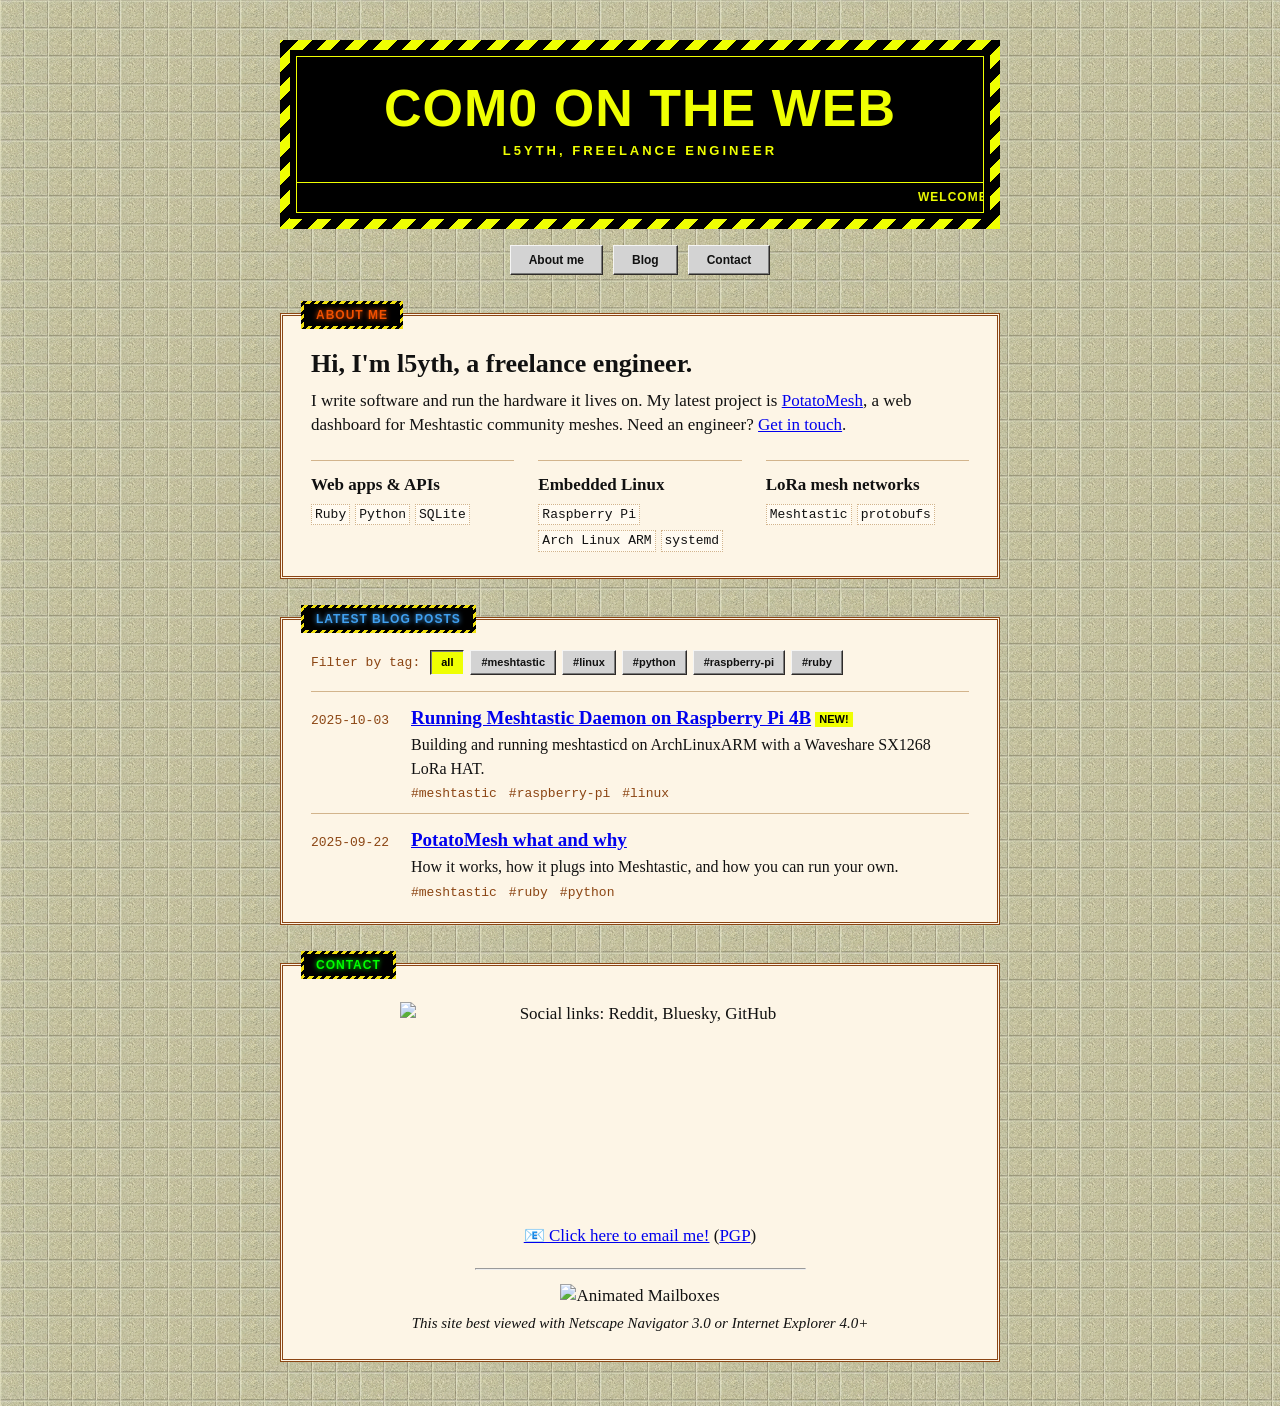
==== index.html @ 16f375b9 "Redesign landing page and blog posts in 90s style" ====
<!DOCTYPE html>
<!--
SPDX-FileCopyrightText: 2025-2026 l5yth
SPDX-License-Identifier: Unlicense
-->
<html>
<head>
  <meta charset="UTF-8">
  <meta name="viewport" content="width=device-width, initial-scale=1">
  <title>COM0 on the Web</title>
  <style>
    body {
      max-width: 720px;
      margin: 0 auto;
      padding: 40px 16px 44px;
      display: flex;
      flex-direction: column;
      gap: 38px;
      background: #c2c09f url(./tile.png);
      color: #111;
      font: 17px/1.45 "Times New Roman", serif;
    }
    a:link {
      color: #0000ee;
    }
    a:visited {
      color: #551a8b;
    }
    a:hover {
      color: #ff0000;
    }
    @keyframes l5y-blink {
      50% {
        visibility: hidden;
      }
    }

    /* Masthead: the construction sign, its ticker and the three buttons. */
    header {
      text-align: center;
    }
    .sign {
      border: 10px solid transparent;
      background:
        linear-gradient(#000, #000) padding-box,
        repeating-linear-gradient(-45deg, #efff02 0 10px, #000 10px 20px) border-box;
      padding: 6px;
    }
    .sign-inner {
      border: 1px solid #efff02;
      color: #efff02;
    }
    .sign h1 {
      margin: 0;
      padding: 24px 16px 6px;
      font: bold clamp(30px, 8vw, 52px)/1.05 Verdana, Geneva, sans-serif;
      letter-spacing: 1px;
      text-transform: uppercase;
      text-wrap: balance;
    }
    .tagline {
      margin: 0;
      padding: 0 16px 22px;
      font: bold 13px/1.4 Verdana, Geneva, sans-serif;
      letter-spacing: 3px;
      text-transform: uppercase;
    }
    .ticker {
      border-top: 1px solid #efff02;
      padding: 6px 0;
      font: bold 12px/1.4 Verdana, Geneva, sans-serif;
      letter-spacing: 1px;
      text-transform: uppercase;
    }
    /* Still by default; the marquee runs only when motion is welcome. */
    .ticker marquee {
      display: none;
    }
    .ticker-still {
      padding: 0 10px;
    }
    nav.buttons {
      display: flex;
      flex-wrap: wrap;
      justify-content: center;
      gap: 10px;
      margin-top: 16px;
    }
    nav.buttons a {
      background: #d3d3d3;
      color: #111;
      font: bold 12px/1 Verdana, Geneva, sans-serif;
      text-decoration: none;
      padding: 8px 18px;
      border: 1px solid;
      border-color: #f5f5f4 #2e2b29 #2e2b29 #f5f5f4;
      box-shadow: inset -1px -1px 0 #797a7a;
    }
    nav.buttons a:active {
      border-color: #2e2b29 #f5f5f4 #f5f5f4 #2e2b29;
      box-shadow: inset 1px 1px 0 #797a7a;
    }

    /* Boxes and their hazard-striped labels. */
    .box {
      position: relative;
      background: #fdf5e6;
      border: 3px double #8b4513;
      padding: 32px 28px 24px;
      scroll-margin-top: 30px;
    }
    .label {
      position: absolute;
      top: -15px;
      left: 18px;
      margin: 0;
      border: 3px solid transparent;
      background:
        linear-gradient(#000, #000) padding-box,
        repeating-linear-gradient(-45deg, #f0e010 0 3px, #000 3px 6px) border-box;
      font: bold 12px/1 Verdana, Geneva, sans-serif;
      letter-spacing: 1px;
      text-transform: uppercase;
      padding: 5px 12px;
    }
    #about .label {
      color: #f05000;
      text-shadow: 0 0 5px #f05000;
    }
    #blog .label {
      color: #40a0f0;
      text-shadow: 0 0 5px #40a0f0;
    }
    #contact .label {
      color: #0f0;
      text-shadow: 0 0 5px #0f0;
    }

    /* About me. */
    .lead {
      margin: 0 0 10px;
      font: bold 26px/1.2 Georgia, serif;
      text-wrap: balance;
    }
    .pitch {
      margin: 0;
      text-wrap: pretty;
    }
    .skills {
      display: grid;
      grid-template-columns: repeat(auto-fit, minmax(170px, 1fr));
      gap: 16px 24px;
      margin-top: 22px;
    }
    .skill {
      border-top: 1px solid #d2b48c;
      padding-top: 12px;
    }
    .chips {
      display: flex;
      flex-wrap: wrap;
      gap: 5px;
      margin-top: 6px;
    }
    .chips code {
      font: 13px/1.5 monospace;
      background: #fffaf0;
      padding: 0 3px;
      border: 1px dotted #d2b48c;
    }

    /* Latest blog posts, with the tag filter running on :target. */
    #blog {
      padding: 22px 28px 10px;
    }
    .tag-anchor {
      position: absolute;
      top: -30px;
      left: 0;
    }
    .filters {
      display: flex;
      flex-wrap: wrap;
      align-items: center;
      gap: 6px;
      padding: 8px 0 16px;
    }
    .filters-label {
      font: 13px monospace;
      color: #8b4513;
      margin-right: 4px;
    }
    #blog .filters a {
      background: #d3d3d3;
      color: #111;
      font: bold 11px/1 Verdana, Geneva, sans-serif;
      text-decoration: none;
      padding: 6px 10px;
      border: 1px solid;
      border-color: #f5f5f4 #2e2b29 #2e2b29 #f5f5f4;
      box-shadow: inset -1px -1px 0 #797a7a;
    }
    #blog .filters .f-all,
    #tag-meshtastic:target ~ .filters .f-meshtastic,
    #tag-linux:target ~ .filters .f-linux,
    #tag-python:target ~ .filters .f-python,
    #tag-raspberry-pi:target ~ .filters .f-raspberry-pi,
    #tag-ruby:target ~ .filters .f-ruby {
      background: #efff02;
      color: #000;
      border-color: #2e2b29 #f5f5f4 #f5f5f4 #2e2b29;
      box-shadow: inset 1px 1px 0 #797a7a;
    }
    #blog .tag-anchor:target ~ .filters .f-all {
      background: #d3d3d3;
      color: #111;
      border-color: #f5f5f4 #2e2b29 #2e2b29 #f5f5f4;
      box-shadow: inset -1px -1px 0 #797a7a;
    }
    #tag-meshtastic:target ~ .entry:not(.t-meshtastic),
    #tag-linux:target ~ .entry:not(.t-linux),
    #tag-python:target ~ .entry:not(.t-python),
    #tag-raspberry-pi:target ~ .entry:not(.t-raspberry-pi),
    #tag-ruby:target ~ .entry:not(.t-ruby) {
      display: none;
    }
    .entry {
      display: grid;
      grid-template-columns: 86px minmax(0, 1fr);
      gap: 0 14px;
      align-items: baseline;
      padding: 12px 0;
      border-top: 1px solid #d2b48c;
    }
    .entry time {
      font: 13px monospace;
      color: #8b4513;
    }
    .entry-title {
      font-weight: bold;
      font-size: 19px;
    }
    .new {
      display: inline-block;
      vertical-align: middle;
      background: #efff02;
      color: #000;
      font: bold 11px/1 Verdana, Geneva, sans-serif;
      padding: 2px 4px;
    }
    .blurb {
      margin-top: 2px;
      font-size: 16px;
    }
    .tags {
      display: flex;
      flex-wrap: wrap;
      gap: 2px 12px;
      margin: 6px 0 0;
    }
    #blog .tags a {
      font: 13px monospace;
      color: #8b4513;
      text-decoration: none;
    }
    #blog .tags a:hover {
      text-decoration: underline;
    }

    /* Contact. */
    #contact {
      padding: 36px 28px 24px;
      text-align: center;
    }
    .socials {
      position: relative;
      max-width: 480px;
      margin: 0 auto;
    }
    .socials img {
      display: block;
      width: 100%;
      height: auto;
    }
    .socials a {
      position: absolute;
      top: 0;
      height: 100%;
    }
    .social-reddit {
      left: 0;
      width: 33.33%;
    }
    .social-bluesky {
      left: 33.33%;
      width: 33.34%;
    }
    .social-github {
      left: 66.67%;
      width: 33.33%;
    }
    .mail {
      margin: 16px 0 0;
    }
    #contact hr {
      width: 50%;
      margin: 20px auto 14px;
    }
    .best-viewed {
      margin: 4px 0 0;
      font-size: 15px;
    }

    @media (prefers-reduced-motion: no-preference) {
      .ticker marquee {
        display: block;
      }
      .ticker-still {
        display: none;
      }
      .new {
        animation: l5y-blink 1s step-end infinite;
      }
    }
  </style>
</head>
<body>
  <header>
    <div class="sign">
      <div class="sign-inner">
        <h1>COM0 on the Web</h1>
        <p class="tagline">l5yth, freelance engineer</p>
        <div class="ticker">
          <marquee scrollamount="4">Welcome to my homepage! +++ New on the blog: Running Meshtastic Daemon on Raspberry Pi 4B +++</marquee>
          <div class="ticker-still">Welcome to my homepage! +++ New on the blog: Running Meshtastic Daemon on Raspberry Pi 4B +++</div>
        </div>
      </div>
    </div>
    <nav class="buttons">
      <a href="#about">About me</a>
      <a href="#blog">Blog</a>
      <a href="#contact">Contact</a>
    </nav>
  </header>

  <section id="about" class="box">
    <h2 class="label">About me</h2>
    <p class="lead">Hi, I'm l5yth, a freelance engineer.</p>
    <p class="pitch">I write software and run the hardware it lives on. My latest project is <a href="https://potatomesh.net">PotatoMesh</a>, a web dashboard for Meshtastic community meshes. Need an engineer? <a href="#contact">Get in touch</a>.</p>
    <div class="skills">
      <div class="skill">
        <b>Web apps &amp; APIs</b>
        <div class="chips">
          <code>Ruby</code>
          <code>Python</code>
          <code>SQLite</code>
        </div>
      </div>
      <div class="skill">
        <b>Embedded Linux</b>
        <div class="chips">
          <code>Raspberry Pi</code>
          <code>Arch Linux ARM</code>
          <code>systemd</code>
        </div>
      </div>
      <div class="skill">
        <b>LoRa mesh networks</b>
        <div class="chips">
          <code>Meshtastic</code>
          <code>protobufs</code>
        </div>
      </div>
    </div>
  </section>

  <section id="blog" class="box">
    <h2 class="label">Latest blog posts</h2>
    <span id="tag-meshtastic" class="tag-anchor"></span>
    <span id="tag-linux" class="tag-anchor"></span>
    <span id="tag-python" class="tag-anchor"></span>
    <span id="tag-raspberry-pi" class="tag-anchor"></span>
    <span id="tag-ruby" class="tag-anchor"></span>
    <div class="filters">
      <span class="filters-label">Filter by tag:</span>
      <a class="f-all" href="#blog">all</a>
      <a class="f-meshtastic" href="#tag-meshtastic">#meshtastic</a>
      <a class="f-linux" href="#tag-linux">#linux</a>
      <a class="f-python" href="#tag-python">#python</a>
      <a class="f-raspberry-pi" href="#tag-raspberry-pi">#raspberry-pi</a>
      <a class="f-ruby" href="#tag-ruby">#ruby</a>
    </div>
    <div class="entry t-meshtastic t-raspberry-pi t-linux">
      <time>2025-10-03</time>
      <div>
        <a class="entry-title" href="./2025-09-meshtastic-daemon.html">Running Meshtastic Daemon on Raspberry Pi 4B</a> <span class="new">NEW!</span>
        <div class="blurb">Building and running meshtasticd on ArchLinuxARM with a Waveshare SX1268 LoRa HAT.</div>
        <div class="tags">
          <a href="#tag-meshtastic">#meshtastic</a>
          <a href="#tag-raspberry-pi">#raspberry-pi</a>
          <a href="#tag-linux">#linux</a>
        </div>
      </div>
    </div>
    <div class="entry t-meshtastic t-ruby t-python">
      <time>2025-09-22</time>
      <div>
        <a class="entry-title" href="./2025-09-potato-mesh.html">PotatoMesh what and why</a>
        <div class="blurb">How it works, how it plugs into Meshtastic, and how you can run your own.</div>
        <div class="tags">
          <a href="#tag-meshtastic">#meshtastic</a>
          <a href="#tag-ruby">#ruby</a>
          <a href="#tag-python">#python</a>
        </div>
      </div>
    </div>
  </section>

  <section id="contact" class="box">
    <h2 class="label">Contact</h2>
    <div class="socials">
      <img src="./socials.png" width="480" height="206" alt="Social links: Reddit, Bluesky, GitHub">
      <a class="social-reddit" href="https://www.reddit.com/user/l5yth/" aria-label="Reddit profile"></a>
      <a class="social-bluesky" href="https://bsky.app/profile/l5y.tech" aria-label="Bluesky profile"></a>
      <a class="social-github" href="https://github.com/l5yth" aria-label="GitHub profile"></a>
    </div>
    <p class="mail"><a href="mailto:COM0@l5y.tech" target="_blank">📧 Click here to email me!</a> (<a href="./com0.l5y.tech.pub.asc" target="_blank">PGP</a>)</p>
    <hr>
    <img src="./animated-mail-image-0311.gif" alt="Animated Mailboxes">
    <p class="best-viewed"><i>This site best viewed with Netscape Navigator 3.0 or Internet Explorer 4.0+</i></p>
  </section>
</body>
</html>
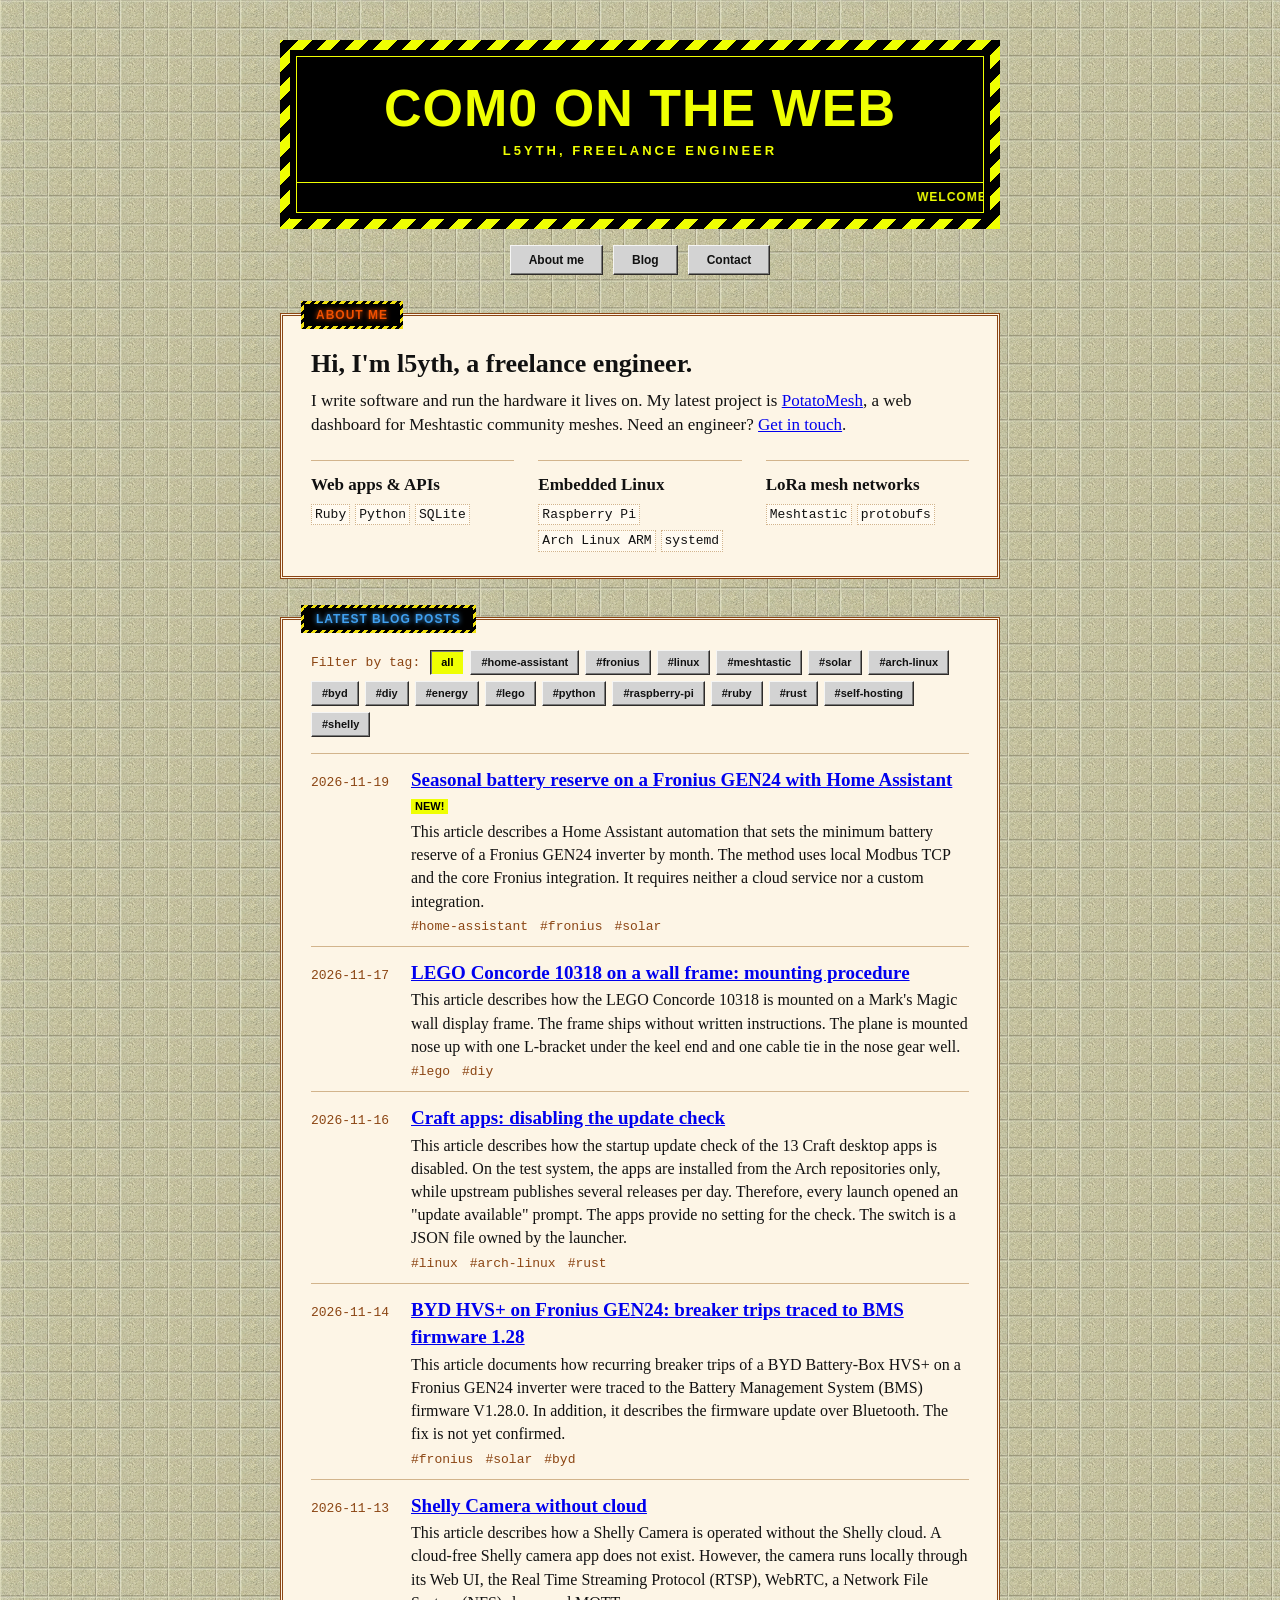
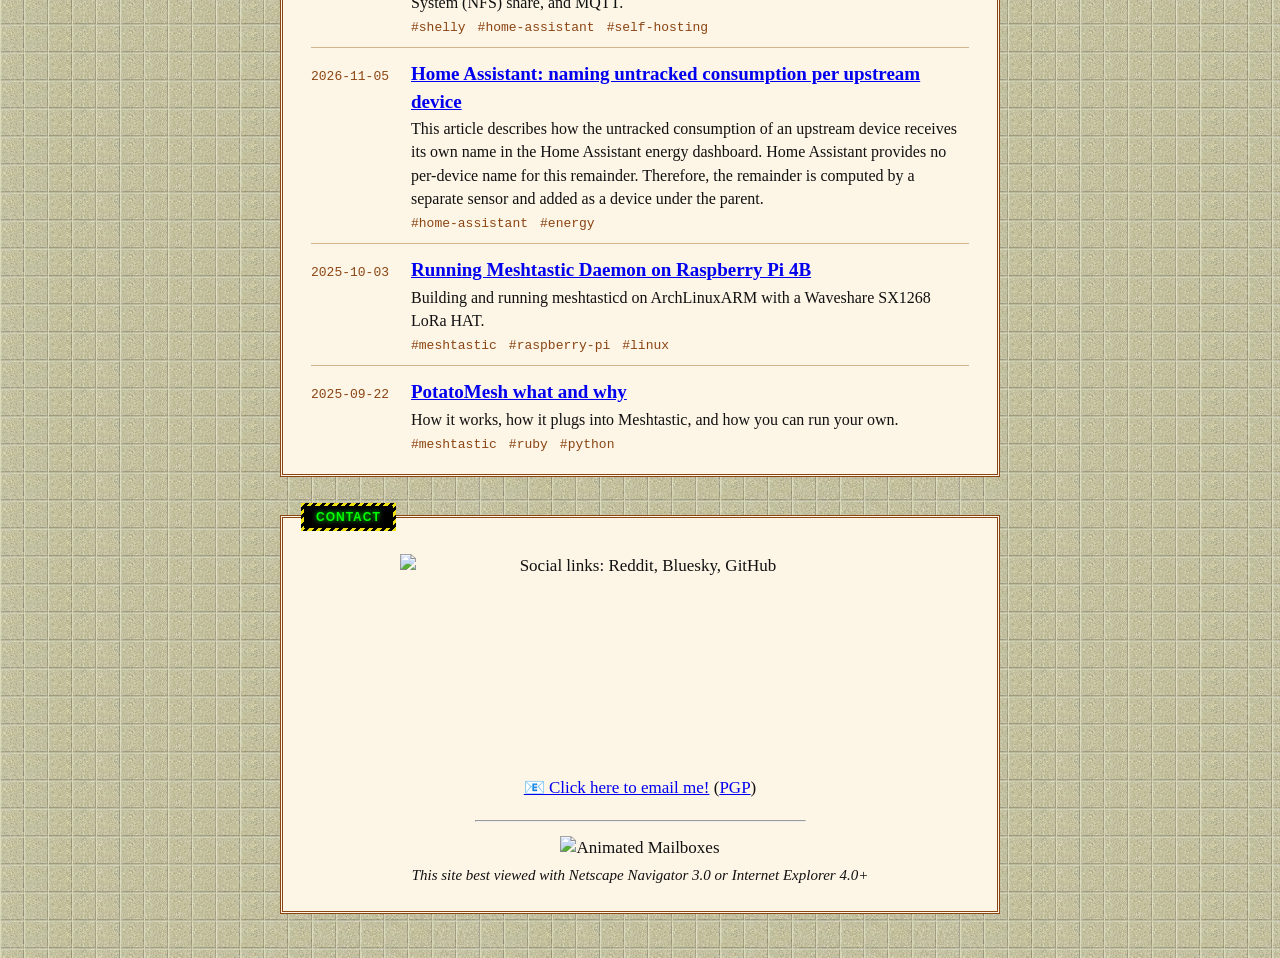
==== commit c6a362b9: "Add six November 2026 posts" ====
--- a/index.html
+++ b/index.html
@@ -201,11 +201,22 @@
       box-shadow: inset -1px -1px 0 #797a7a;
     }
     #blog .filters .f-all,
+    #tag-home-assistant:target ~ .filters .f-home-assistant,
+    #tag-fronius:target ~ .filters .f-fronius,
+    #tag-linux:target ~ .filters .f-linux,
     #tag-meshtastic:target ~ .filters .f-meshtastic,
-    #tag-linux:target ~ .filters .f-linux,
+    #tag-solar:target ~ .filters .f-solar,
+    #tag-arch-linux:target ~ .filters .f-arch-linux,
+    #tag-byd:target ~ .filters .f-byd,
+    #tag-diy:target ~ .filters .f-diy,
+    #tag-energy:target ~ .filters .f-energy,
+    #tag-lego:target ~ .filters .f-lego,
     #tag-python:target ~ .filters .f-python,
     #tag-raspberry-pi:target ~ .filters .f-raspberry-pi,
-    #tag-ruby:target ~ .filters .f-ruby {
+    #tag-ruby:target ~ .filters .f-ruby,
+    #tag-rust:target ~ .filters .f-rust,
+    #tag-self-hosting:target ~ .filters .f-self-hosting,
+    #tag-shelly:target ~ .filters .f-shelly {
       background: #efff02;
       color: #000;
       border-color: #2e2b29 #f5f5f4 #f5f5f4 #2e2b29;
@@ -217,11 +228,22 @@
       border-color: #f5f5f4 #2e2b29 #2e2b29 #f5f5f4;
       box-shadow: inset -1px -1px 0 #797a7a;
     }
+    #tag-home-assistant:target ~ .entry:not(.t-home-assistant),
+    #tag-fronius:target ~ .entry:not(.t-fronius),
+    #tag-linux:target ~ .entry:not(.t-linux),
     #tag-meshtastic:target ~ .entry:not(.t-meshtastic),
-    #tag-linux:target ~ .entry:not(.t-linux),
+    #tag-solar:target ~ .entry:not(.t-solar),
+    #tag-arch-linux:target ~ .entry:not(.t-arch-linux),
+    #tag-byd:target ~ .entry:not(.t-byd),
+    #tag-diy:target ~ .entry:not(.t-diy),
+    #tag-energy:target ~ .entry:not(.t-energy),
+    #tag-lego:target ~ .entry:not(.t-lego),
     #tag-python:target ~ .entry:not(.t-python),
     #tag-raspberry-pi:target ~ .entry:not(.t-raspberry-pi),
-    #tag-ruby:target ~ .entry:not(.t-ruby) {
+    #tag-ruby:target ~ .entry:not(.t-ruby),
+    #tag-rust:target ~ .entry:not(.t-rust),
+    #tag-self-hosting:target ~ .entry:not(.t-self-hosting),
+    #tag-shelly:target ~ .entry:not(.t-shelly) {
       display: none;
     }
     .entry {
@@ -331,8 +353,8 @@
         <h1>COM0 on the Web</h1>
         <p class="tagline">l5yth, freelance engineer</p>
         <div class="ticker">
-          <marquee scrollamount="4">Welcome to my homepage! +++ New on the blog: Running Meshtastic Daemon on Raspberry Pi 4B +++</marquee>
-          <div class="ticker-still">Welcome to my homepage! +++ New on the blog: Running Meshtastic Daemon on Raspberry Pi 4B +++</div>
+          <marquee scrollamount="4">Welcome to my homepage! +++ New on the blog: Seasonal battery reserve on a Fronius GEN24 with Home Assistant +++</marquee>
+          <div class="ticker-still">Welcome to my homepage! +++ New on the blog: Seasonal battery reserve on a Fronius GEN24 with Home Assistant +++</div>
         </div>
       </div>
     </div>
@@ -376,24 +398,116 @@
 
   <section id="blog" class="box">
     <h2 class="label">Latest blog posts</h2>
+    <span id="tag-home-assistant" class="tag-anchor"></span>
+    <span id="tag-fronius" class="tag-anchor"></span>
+    <span id="tag-linux" class="tag-anchor"></span>
     <span id="tag-meshtastic" class="tag-anchor"></span>
-    <span id="tag-linux" class="tag-anchor"></span>
+    <span id="tag-solar" class="tag-anchor"></span>
+    <span id="tag-arch-linux" class="tag-anchor"></span>
+    <span id="tag-byd" class="tag-anchor"></span>
+    <span id="tag-diy" class="tag-anchor"></span>
+    <span id="tag-energy" class="tag-anchor"></span>
+    <span id="tag-lego" class="tag-anchor"></span>
     <span id="tag-python" class="tag-anchor"></span>
     <span id="tag-raspberry-pi" class="tag-anchor"></span>
     <span id="tag-ruby" class="tag-anchor"></span>
+    <span id="tag-rust" class="tag-anchor"></span>
+    <span id="tag-self-hosting" class="tag-anchor"></span>
+    <span id="tag-shelly" class="tag-anchor"></span>
     <div class="filters">
       <span class="filters-label">Filter by tag:</span>
       <a class="f-all" href="#blog">all</a>
+      <a class="f-home-assistant" href="#tag-home-assistant">#home-assistant</a>
+      <a class="f-fronius" href="#tag-fronius">#fronius</a>
+      <a class="f-linux" href="#tag-linux">#linux</a>
       <a class="f-meshtastic" href="#tag-meshtastic">#meshtastic</a>
-      <a class="f-linux" href="#tag-linux">#linux</a>
+      <a class="f-solar" href="#tag-solar">#solar</a>
+      <a class="f-arch-linux" href="#tag-arch-linux">#arch-linux</a>
+      <a class="f-byd" href="#tag-byd">#byd</a>
+      <a class="f-diy" href="#tag-diy">#diy</a>
+      <a class="f-energy" href="#tag-energy">#energy</a>
+      <a class="f-lego" href="#tag-lego">#lego</a>
       <a class="f-python" href="#tag-python">#python</a>
       <a class="f-raspberry-pi" href="#tag-raspberry-pi">#raspberry-pi</a>
       <a class="f-ruby" href="#tag-ruby">#ruby</a>
+      <a class="f-rust" href="#tag-rust">#rust</a>
+      <a class="f-self-hosting" href="#tag-self-hosting">#self-hosting</a>
+      <a class="f-shelly" href="#tag-shelly">#shelly</a>
+    </div>
+    <div class="entry t-home-assistant t-fronius t-solar">
+      <time>2026-11-19</time>
+      <div>
+        <a class="entry-title" href="./2026-11-fronius-seasonal-reserve.html">Seasonal battery reserve on a Fronius GEN24 with Home Assistant</a> <span class="new">NEW!</span>
+        <div class="blurb">This article describes a Home Assistant automation that sets the minimum battery reserve of a Fronius GEN24 inverter by month. The method uses local Modbus TCP and the core Fronius integration. It requires neither a cloud service nor a custom integration.</div>
+        <div class="tags">
+          <a href="#tag-home-assistant">#home-assistant</a>
+          <a href="#tag-fronius">#fronius</a>
+          <a href="#tag-solar">#solar</a>
+        </div>
+      </div>
+    </div>
+    <div class="entry t-lego t-diy">
+      <time>2026-11-17</time>
+      <div>
+        <a class="entry-title" href="./2026-11-lego-concorde-wall-frame.html">LEGO Concorde 10318 on a wall frame: mounting procedure</a>
+        <div class="blurb">This article describes how the LEGO Concorde 10318 is mounted on a Mark's Magic wall display frame. The frame ships without written instructions. The plane is mounted nose up with one L-bracket under the keel end and one cable tie in the nose gear well.</div>
+        <div class="tags">
+          <a href="#tag-lego">#lego</a>
+          <a href="#tag-diy">#diy</a>
+        </div>
+      </div>
+    </div>
+    <div class="entry t-linux t-arch-linux t-rust">
+      <time>2026-11-16</time>
+      <div>
+        <a class="entry-title" href="./2026-11-craft-apps-update-check.html">Craft apps: disabling the update check</a>
+        <div class="blurb">This article describes how the startup update check of the 13 Craft desktop apps is disabled. On the test system, the apps are installed from the Arch repositories only, while upstream publishes several releases per day. Therefore, every launch opened an "update available" prompt. The apps provide no setting for the check. The switch is a JSON file owned by the launcher.</div>
+        <div class="tags">
+          <a href="#tag-linux">#linux</a>
+          <a href="#tag-arch-linux">#arch-linux</a>
+          <a href="#tag-rust">#rust</a>
+        </div>
+      </div>
+    </div>
+    <div class="entry t-fronius t-solar t-byd">
+      <time>2026-11-14</time>
+      <div>
+        <a class="entry-title" href="./2026-11-byd-hvs-breaker-trips.html">BYD HVS+ on Fronius GEN24: breaker trips traced to BMS firmware 1.28</a>
+        <div class="blurb">This article documents how recurring breaker trips of a BYD Battery-Box HVS+ on a Fronius GEN24 inverter were traced to the Battery Management System (BMS) firmware V1.28.0. In addition, it describes the firmware update over Bluetooth. The fix is not yet confirmed.</div>
+        <div class="tags">
+          <a href="#tag-fronius">#fronius</a>
+          <a href="#tag-solar">#solar</a>
+          <a href="#tag-byd">#byd</a>
+        </div>
+      </div>
+    </div>
+    <div class="entry t-shelly t-home-assistant t-self-hosting">
+      <time>2026-11-13</time>
+      <div>
+        <a class="entry-title" href="./2026-11-shelly-camera-without-cloud.html">Shelly Camera without cloud</a>
+        <div class="blurb">This article describes how a Shelly Camera is operated without the Shelly cloud. A cloud-free Shelly camera app does not exist. However, the camera runs locally through its Web UI, the Real Time Streaming Protocol (RTSP), WebRTC, a Network File System (NFS) share, and MQTT.</div>
+        <div class="tags">
+          <a href="#tag-shelly">#shelly</a>
+          <a href="#tag-home-assistant">#home-assistant</a>
+          <a href="#tag-self-hosting">#self-hosting</a>
+        </div>
+      </div>
+    </div>
+    <div class="entry t-home-assistant t-energy">
+      <time>2026-11-05</time>
+      <div>
+        <a class="entry-title" href="./2026-11-home-assistant-untracked-consumption.html">Home Assistant: naming untracked consumption per upstream device</a>
+        <div class="blurb">This article describes how the untracked consumption of an upstream device receives its own name in the Home Assistant energy dashboard. Home Assistant provides no per-device name for this remainder. Therefore, the remainder is computed by a separate sensor and added as a device under the parent.</div>
+        <div class="tags">
+          <a href="#tag-home-assistant">#home-assistant</a>
+          <a href="#tag-energy">#energy</a>
+        </div>
+      </div>
     </div>
     <div class="entry t-meshtastic t-raspberry-pi t-linux">
       <time>2025-10-03</time>
       <div>
-        <a class="entry-title" href="./2025-09-meshtastic-daemon.html">Running Meshtastic Daemon on Raspberry Pi 4B</a> <span class="new">NEW!</span>
+        <a class="entry-title" href="./2025-09-meshtastic-daemon.html">Running Meshtastic Daemon on Raspberry Pi 4B</a>
         <div class="blurb">Building and running meshtasticd on ArchLinuxARM with a Waveshare SX1268 LoRa HAT.</div>
         <div class="tags">
           <a href="#tag-meshtastic">#meshtastic</a>
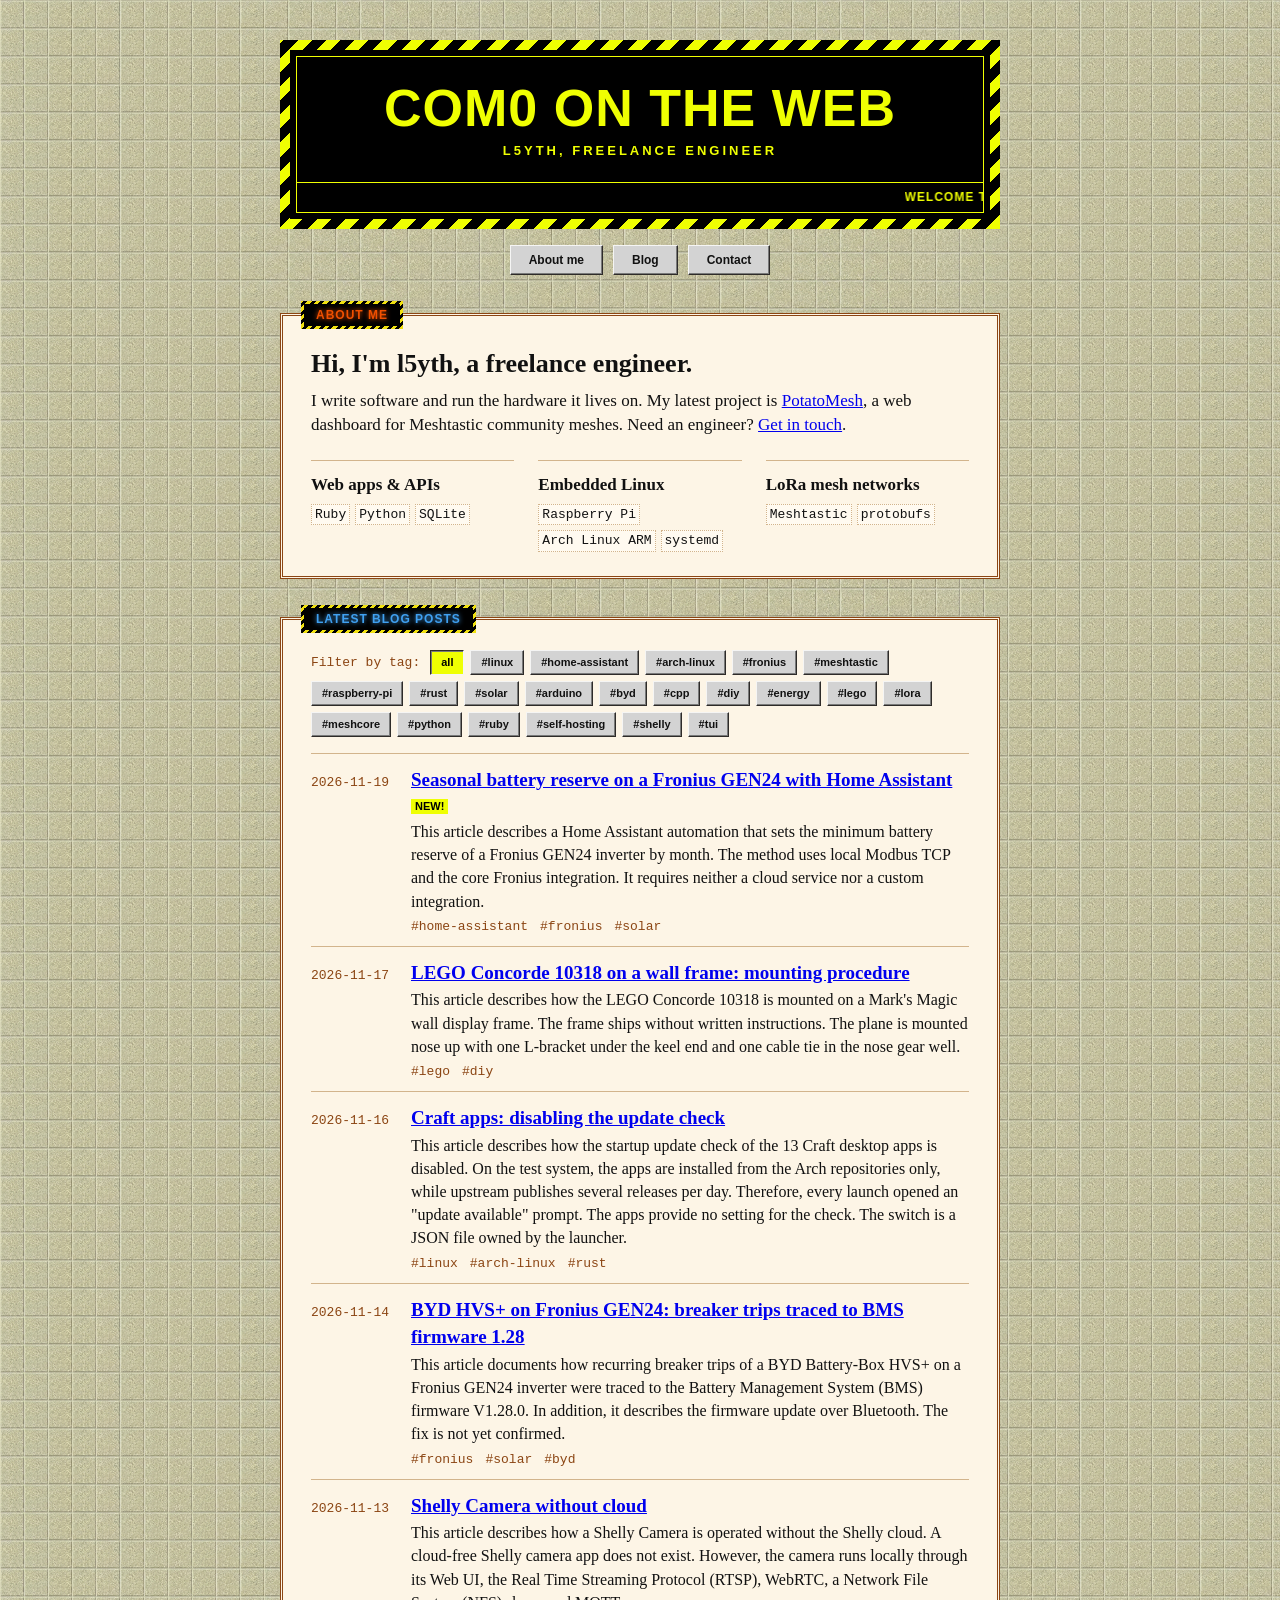
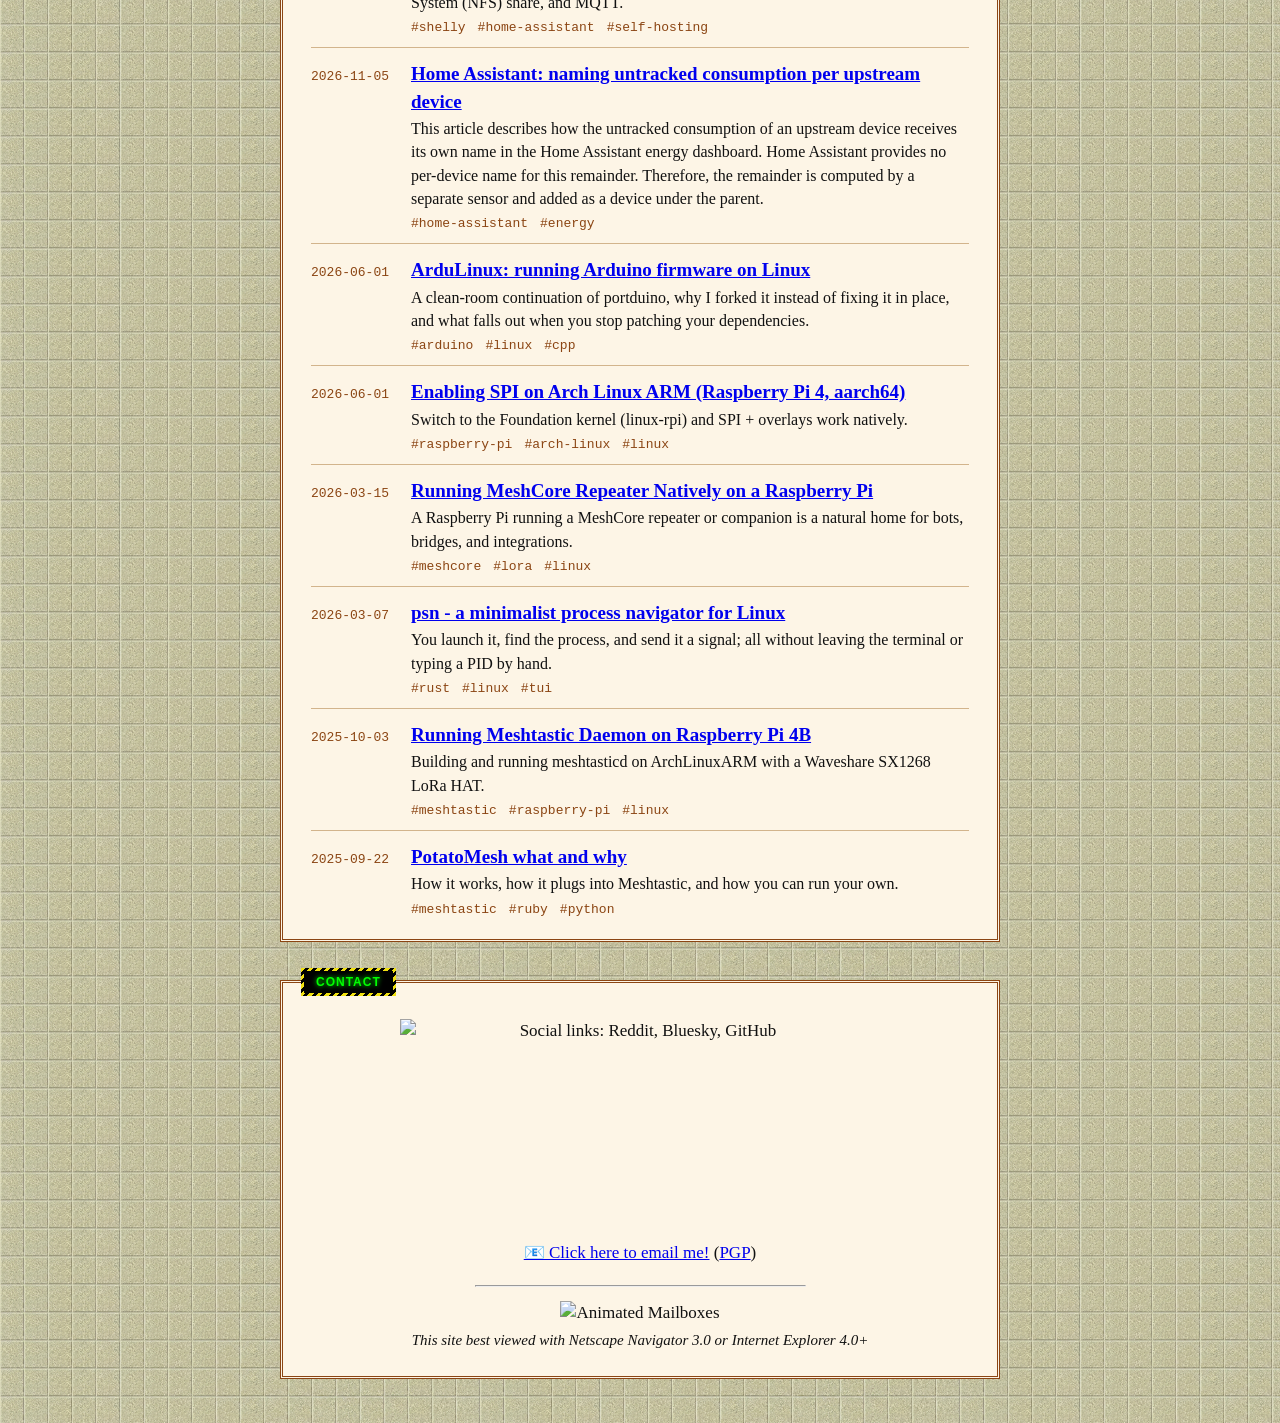
==== commit 57deaaf3: "Add four posts from dev.to" ====
--- a/index.html
+++ b/index.html
@@ -201,22 +201,27 @@
       box-shadow: inset -1px -1px 0 #797a7a;
     }
     #blog .filters .f-all,
+    #tag-linux:target ~ .filters .f-linux,
     #tag-home-assistant:target ~ .filters .f-home-assistant,
+    #tag-arch-linux:target ~ .filters .f-arch-linux,
     #tag-fronius:target ~ .filters .f-fronius,
-    #tag-linux:target ~ .filters .f-linux,
     #tag-meshtastic:target ~ .filters .f-meshtastic,
+    #tag-raspberry-pi:target ~ .filters .f-raspberry-pi,
+    #tag-rust:target ~ .filters .f-rust,
     #tag-solar:target ~ .filters .f-solar,
-    #tag-arch-linux:target ~ .filters .f-arch-linux,
+    #tag-arduino:target ~ .filters .f-arduino,
     #tag-byd:target ~ .filters .f-byd,
+    #tag-cpp:target ~ .filters .f-cpp,
     #tag-diy:target ~ .filters .f-diy,
     #tag-energy:target ~ .filters .f-energy,
     #tag-lego:target ~ .filters .f-lego,
+    #tag-lora:target ~ .filters .f-lora,
+    #tag-meshcore:target ~ .filters .f-meshcore,
     #tag-python:target ~ .filters .f-python,
-    #tag-raspberry-pi:target ~ .filters .f-raspberry-pi,
     #tag-ruby:target ~ .filters .f-ruby,
-    #tag-rust:target ~ .filters .f-rust,
     #tag-self-hosting:target ~ .filters .f-self-hosting,
-    #tag-shelly:target ~ .filters .f-shelly {
+    #tag-shelly:target ~ .filters .f-shelly,
+    #tag-tui:target ~ .filters .f-tui {
       background: #efff02;
       color: #000;
       border-color: #2e2b29 #f5f5f4 #f5f5f4 #2e2b29;
@@ -228,22 +233,27 @@
       border-color: #f5f5f4 #2e2b29 #2e2b29 #f5f5f4;
       box-shadow: inset -1px -1px 0 #797a7a;
     }
+    #tag-linux:target ~ .entry:not(.t-linux),
     #tag-home-assistant:target ~ .entry:not(.t-home-assistant),
+    #tag-arch-linux:target ~ .entry:not(.t-arch-linux),
     #tag-fronius:target ~ .entry:not(.t-fronius),
-    #tag-linux:target ~ .entry:not(.t-linux),
     #tag-meshtastic:target ~ .entry:not(.t-meshtastic),
+    #tag-raspberry-pi:target ~ .entry:not(.t-raspberry-pi),
+    #tag-rust:target ~ .entry:not(.t-rust),
     #tag-solar:target ~ .entry:not(.t-solar),
-    #tag-arch-linux:target ~ .entry:not(.t-arch-linux),
+    #tag-arduino:target ~ .entry:not(.t-arduino),
     #tag-byd:target ~ .entry:not(.t-byd),
+    #tag-cpp:target ~ .entry:not(.t-cpp),
     #tag-diy:target ~ .entry:not(.t-diy),
     #tag-energy:target ~ .entry:not(.t-energy),
     #tag-lego:target ~ .entry:not(.t-lego),
+    #tag-lora:target ~ .entry:not(.t-lora),
+    #tag-meshcore:target ~ .entry:not(.t-meshcore),
     #tag-python:target ~ .entry:not(.t-python),
-    #tag-raspberry-pi:target ~ .entry:not(.t-raspberry-pi),
     #tag-ruby:target ~ .entry:not(.t-ruby),
-    #tag-rust:target ~ .entry:not(.t-rust),
     #tag-self-hosting:target ~ .entry:not(.t-self-hosting),
-    #tag-shelly:target ~ .entry:not(.t-shelly) {
+    #tag-shelly:target ~ .entry:not(.t-shelly),
+    #tag-tui:target ~ .entry:not(.t-tui) {
       display: none;
     }
     .entry {
@@ -398,41 +408,51 @@
 
   <section id="blog" class="box">
     <h2 class="label">Latest blog posts</h2>
+    <span id="tag-linux" class="tag-anchor"></span>
     <span id="tag-home-assistant" class="tag-anchor"></span>
+    <span id="tag-arch-linux" class="tag-anchor"></span>
     <span id="tag-fronius" class="tag-anchor"></span>
-    <span id="tag-linux" class="tag-anchor"></span>
     <span id="tag-meshtastic" class="tag-anchor"></span>
+    <span id="tag-raspberry-pi" class="tag-anchor"></span>
+    <span id="tag-rust" class="tag-anchor"></span>
     <span id="tag-solar" class="tag-anchor"></span>
-    <span id="tag-arch-linux" class="tag-anchor"></span>
+    <span id="tag-arduino" class="tag-anchor"></span>
     <span id="tag-byd" class="tag-anchor"></span>
+    <span id="tag-cpp" class="tag-anchor"></span>
     <span id="tag-diy" class="tag-anchor"></span>
     <span id="tag-energy" class="tag-anchor"></span>
     <span id="tag-lego" class="tag-anchor"></span>
+    <span id="tag-lora" class="tag-anchor"></span>
+    <span id="tag-meshcore" class="tag-anchor"></span>
     <span id="tag-python" class="tag-anchor"></span>
-    <span id="tag-raspberry-pi" class="tag-anchor"></span>
     <span id="tag-ruby" class="tag-anchor"></span>
-    <span id="tag-rust" class="tag-anchor"></span>
     <span id="tag-self-hosting" class="tag-anchor"></span>
     <span id="tag-shelly" class="tag-anchor"></span>
+    <span id="tag-tui" class="tag-anchor"></span>
     <div class="filters">
       <span class="filters-label">Filter by tag:</span>
       <a class="f-all" href="#blog">all</a>
+      <a class="f-linux" href="#tag-linux">#linux</a>
       <a class="f-home-assistant" href="#tag-home-assistant">#home-assistant</a>
+      <a class="f-arch-linux" href="#tag-arch-linux">#arch-linux</a>
       <a class="f-fronius" href="#tag-fronius">#fronius</a>
-      <a class="f-linux" href="#tag-linux">#linux</a>
       <a class="f-meshtastic" href="#tag-meshtastic">#meshtastic</a>
+      <a class="f-raspberry-pi" href="#tag-raspberry-pi">#raspberry-pi</a>
+      <a class="f-rust" href="#tag-rust">#rust</a>
       <a class="f-solar" href="#tag-solar">#solar</a>
-      <a class="f-arch-linux" href="#tag-arch-linux">#arch-linux</a>
+      <a class="f-arduino" href="#tag-arduino">#arduino</a>
       <a class="f-byd" href="#tag-byd">#byd</a>
+      <a class="f-cpp" href="#tag-cpp">#cpp</a>
       <a class="f-diy" href="#tag-diy">#diy</a>
       <a class="f-energy" href="#tag-energy">#energy</a>
       <a class="f-lego" href="#tag-lego">#lego</a>
+      <a class="f-lora" href="#tag-lora">#lora</a>
+      <a class="f-meshcore" href="#tag-meshcore">#meshcore</a>
       <a class="f-python" href="#tag-python">#python</a>
-      <a class="f-raspberry-pi" href="#tag-raspberry-pi">#raspberry-pi</a>
       <a class="f-ruby" href="#tag-ruby">#ruby</a>
-      <a class="f-rust" href="#tag-rust">#rust</a>
       <a class="f-self-hosting" href="#tag-self-hosting">#self-hosting</a>
       <a class="f-shelly" href="#tag-shelly">#shelly</a>
+      <a class="f-tui" href="#tag-tui">#tui</a>
     </div>
     <div class="entry t-home-assistant t-fronius t-solar">
       <time>2026-11-19</time>
@@ -501,6 +521,54 @@
         <div class="tags">
           <a href="#tag-home-assistant">#home-assistant</a>
           <a href="#tag-energy">#energy</a>
+        </div>
+      </div>
+    </div>
+    <div class="entry t-arduino t-linux t-cpp">
+      <time>2026-06-01</time>
+      <div>
+        <a class="entry-title" href="./2026-06-ardulinux.html">ArduLinux: running Arduino firmware on Linux</a>
+        <div class="blurb">A clean-room continuation of portduino, why I forked it instead of fixing it in place, and what falls out when you stop patching your dependencies.</div>
+        <div class="tags">
+          <a href="#tag-arduino">#arduino</a>
+          <a href="#tag-linux">#linux</a>
+          <a href="#tag-cpp">#cpp</a>
+        </div>
+      </div>
+    </div>
+    <div class="entry t-raspberry-pi t-arch-linux t-linux">
+      <time>2026-06-01</time>
+      <div>
+        <a class="entry-title" href="./2026-06-spi-arch-linux-arm.html">Enabling SPI on Arch Linux ARM (Raspberry Pi 4, aarch64)</a>
+        <div class="blurb">Switch to the Foundation kernel (linux-rpi) and SPI + overlays work natively.</div>
+        <div class="tags">
+          <a href="#tag-raspberry-pi">#raspberry-pi</a>
+          <a href="#tag-arch-linux">#arch-linux</a>
+          <a href="#tag-linux">#linux</a>
+        </div>
+      </div>
+    </div>
+    <div class="entry t-meshcore t-lora t-linux">
+      <time>2026-03-15</time>
+      <div>
+        <a class="entry-title" href="./2026-03-meshcore-repeater.html">Running MeshCore Repeater Natively on a Raspberry Pi</a>
+        <div class="blurb">A Raspberry Pi running a MeshCore repeater or companion is a natural home for bots, bridges, and integrations.</div>
+        <div class="tags">
+          <a href="#tag-meshcore">#meshcore</a>
+          <a href="#tag-lora">#lora</a>
+          <a href="#tag-linux">#linux</a>
+        </div>
+      </div>
+    </div>
+    <div class="entry t-rust t-linux t-tui">
+      <time>2026-03-07</time>
+      <div>
+        <a class="entry-title" href="./2026-03-psn.html">psn - a minimalist process navigator for Linux</a>
+        <div class="blurb">You launch it, find the process, and send it a signal; all without leaving the terminal or typing a PID by hand.</div>
+        <div class="tags">
+          <a href="#tag-rust">#rust</a>
+          <a href="#tag-linux">#linux</a>
+          <a href="#tag-tui">#tui</a>
         </div>
       </div>
     </div>
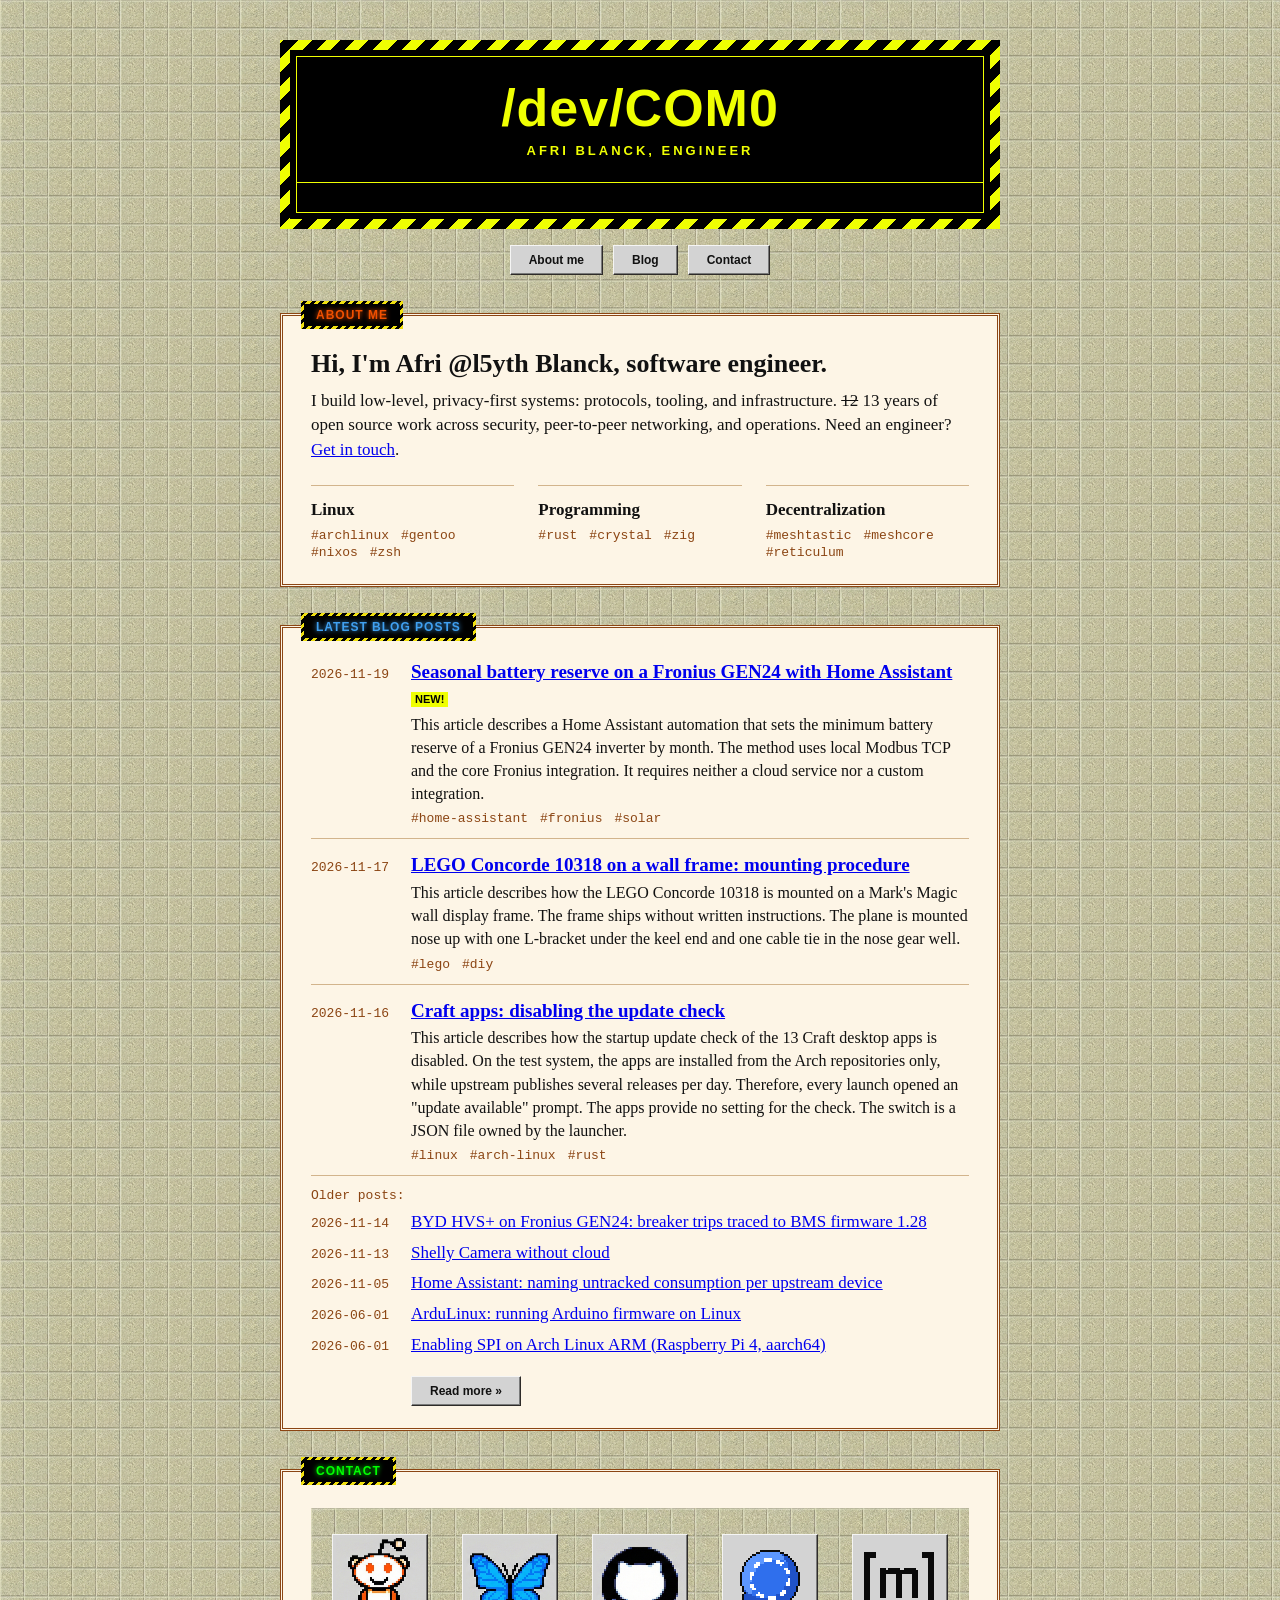
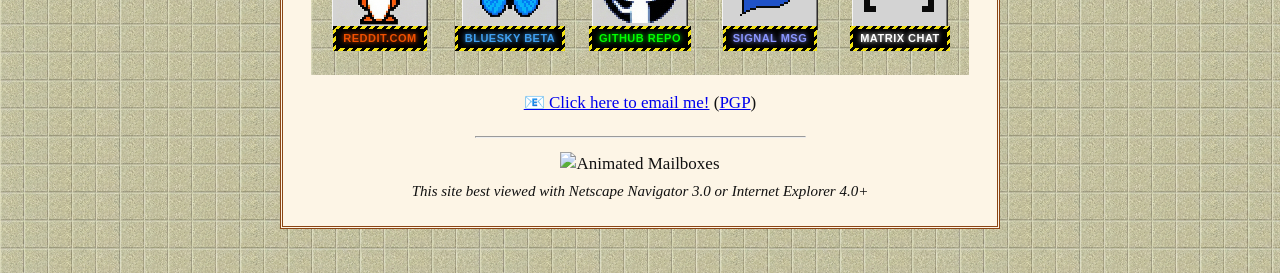
==== commit 8f783406: "Redesign home page and add blog archive" ====
--- a/index.html
+++ b/index.html
@@ -7,7 +7,7 @@
 <head>
   <meta charset="UTF-8">
   <meta name="viewport" content="width=device-width, initial-scale=1">
-  <title>COM0 on the Web</title>
+  <title>/dev/COM0</title>
   <style>
     body {
       max-width: 720px;
@@ -32,6 +32,11 @@
     @keyframes l5y-blink {
       50% {
         visibility: hidden;
+      }
+    }
+    @keyframes l5y-ticker {
+      to {
+        transform: translateX(-100%);
       }
     }
 
@@ -55,7 +60,6 @@
       padding: 24px 16px 6px;
       font: bold clamp(30px, 8vw, 52px)/1.05 Verdana, Geneva, sans-serif;
       letter-spacing: 1px;
-      text-transform: uppercase;
       text-wrap: balance;
     }
     .tagline {
@@ -72,12 +76,17 @@
       letter-spacing: 1px;
       text-transform: uppercase;
     }
-    /* Still by default; the marquee runs only when motion is welcome. */
-    .ticker marquee {
-      display: none;
-    }
-    .ticker-still {
+    /* Still by default; the line scrolls only when motion is welcome. */
+    .ticker-line {
+      margin: 0;
       padding: 0 10px;
+    }
+    .ticker a,
+    .ticker a:visited {
+      color: inherit;
+    }
+    .ticker a:hover {
+      color: #ff0000;
     }
     nav.buttons {
       display: flex;
@@ -86,7 +95,8 @@
       gap: 10px;
       margin-top: 16px;
     }
-    nav.buttons a {
+    nav.buttons a,
+    #blog .read-more a {
       background: #d3d3d3;
       color: #111;
       font: bold 12px/1 Verdana, Geneva, sans-serif;
@@ -96,7 +106,8 @@
       border-color: #f5f5f4 #2e2b29 #2e2b29 #f5f5f4;
       box-shadow: inset -1px -1px 0 #797a7a;
     }
-    nav.buttons a:active {
+    nav.buttons a:active,
+    #blog .read-more a:active {
       border-color: #2e2b29 #f5f5f4 #f5f5f4 #2e2b29;
       box-shadow: inset 1px 1px 0 #797a7a;
     }
@@ -156,105 +167,21 @@
       border-top: 1px solid #d2b48c;
       padding-top: 12px;
     }
-    .chips {
+    .skill-tags {
       display: flex;
       flex-wrap: wrap;
-      gap: 5px;
+      gap: 2px 12px;
       margin-top: 6px;
     }
-    .chips code {
-      font: 13px/1.5 monospace;
-      background: #fffaf0;
-      padding: 0 3px;
-      border: 1px dotted #d2b48c;
-    }
-
-    /* Latest blog posts, with the tag filter running on :target. */
-    #blog {
-      padding: 22px 28px 10px;
-    }
-    .tag-anchor {
-      position: absolute;
-      top: -30px;
-      left: 0;
-    }
-    .filters {
-      display: flex;
-      flex-wrap: wrap;
-      align-items: center;
-      gap: 6px;
-      padding: 8px 0 16px;
-    }
-    .filters-label {
+    .skill-tags span {
       font: 13px monospace;
       color: #8b4513;
-      margin-right: 4px;
-    }
-    #blog .filters a {
-      background: #d3d3d3;
-      color: #111;
-      font: bold 11px/1 Verdana, Geneva, sans-serif;
-      text-decoration: none;
-      padding: 6px 10px;
-      border: 1px solid;
-      border-color: #f5f5f4 #2e2b29 #2e2b29 #f5f5f4;
-      box-shadow: inset -1px -1px 0 #797a7a;
-    }
-    #blog .filters .f-all,
-    #tag-linux:target ~ .filters .f-linux,
-    #tag-home-assistant:target ~ .filters .f-home-assistant,
-    #tag-arch-linux:target ~ .filters .f-arch-linux,
-    #tag-fronius:target ~ .filters .f-fronius,
-    #tag-meshtastic:target ~ .filters .f-meshtastic,
-    #tag-raspberry-pi:target ~ .filters .f-raspberry-pi,
-    #tag-rust:target ~ .filters .f-rust,
-    #tag-solar:target ~ .filters .f-solar,
-    #tag-arduino:target ~ .filters .f-arduino,
-    #tag-byd:target ~ .filters .f-byd,
-    #tag-cpp:target ~ .filters .f-cpp,
-    #tag-diy:target ~ .filters .f-diy,
-    #tag-energy:target ~ .filters .f-energy,
-    #tag-lego:target ~ .filters .f-lego,
-    #tag-lora:target ~ .filters .f-lora,
-    #tag-meshcore:target ~ .filters .f-meshcore,
-    #tag-python:target ~ .filters .f-python,
-    #tag-ruby:target ~ .filters .f-ruby,
-    #tag-self-hosting:target ~ .filters .f-self-hosting,
-    #tag-shelly:target ~ .filters .f-shelly,
-    #tag-tui:target ~ .filters .f-tui {
-      background: #efff02;
-      color: #000;
-      border-color: #2e2b29 #f5f5f4 #f5f5f4 #2e2b29;
-      box-shadow: inset 1px 1px 0 #797a7a;
-    }
-    #blog .tag-anchor:target ~ .filters .f-all {
-      background: #d3d3d3;
-      color: #111;
-      border-color: #f5f5f4 #2e2b29 #2e2b29 #f5f5f4;
-      box-shadow: inset -1px -1px 0 #797a7a;
-    }
-    #tag-linux:target ~ .entry:not(.t-linux),
-    #tag-home-assistant:target ~ .entry:not(.t-home-assistant),
-    #tag-arch-linux:target ~ .entry:not(.t-arch-linux),
-    #tag-fronius:target ~ .entry:not(.t-fronius),
-    #tag-meshtastic:target ~ .entry:not(.t-meshtastic),
-    #tag-raspberry-pi:target ~ .entry:not(.t-raspberry-pi),
-    #tag-rust:target ~ .entry:not(.t-rust),
-    #tag-solar:target ~ .entry:not(.t-solar),
-    #tag-arduino:target ~ .entry:not(.t-arduino),
-    #tag-byd:target ~ .entry:not(.t-byd),
-    #tag-cpp:target ~ .entry:not(.t-cpp),
-    #tag-diy:target ~ .entry:not(.t-diy),
-    #tag-energy:target ~ .entry:not(.t-energy),
-    #tag-lego:target ~ .entry:not(.t-lego),
-    #tag-lora:target ~ .entry:not(.t-lora),
-    #tag-meshcore:target ~ .entry:not(.t-meshcore),
-    #tag-python:target ~ .entry:not(.t-python),
-    #tag-ruby:target ~ .entry:not(.t-ruby),
-    #tag-self-hosting:target ~ .entry:not(.t-self-hosting),
-    #tag-shelly:target ~ .entry:not(.t-shelly),
-    #tag-tui:target ~ .entry:not(.t-tui) {
-      display: none;
+      text-transform: lowercase;
+    }
+
+    /* Latest blog posts: three in full, five by title, then the archive. */
+    #blog {
+      padding: 30px 28px 22px;
     }
     .entry {
       display: grid;
@@ -264,7 +191,12 @@
       padding: 12px 0;
       border-top: 1px solid #d2b48c;
     }
-    .entry time {
+    #blog .label + .entry {
+      padding: 0 0 12px;
+      border-top: 0;
+    }
+    .entry time,
+    .older-row time {
       font: 13px monospace;
       color: #8b4513;
     }
@@ -298,38 +230,104 @@
     #blog .tags a:hover {
       text-decoration: underline;
     }
-
-    /* Contact. */
+    .older {
+      border-top: 1px solid #d2b48c;
+      padding: 12px 0 0;
+    }
+    .older-label {
+      font: 13px monospace;
+      color: #8b4513;
+      margin-bottom: 4px;
+    }
+    .older-row {
+      display: grid;
+      grid-template-columns: 86px minmax(0, 1fr);
+      gap: 0 14px;
+      align-items: baseline;
+      padding: 3px 0;
+    }
+    .read-more {
+      display: grid;
+      grid-template-columns: 86px minmax(0, 1fr);
+      gap: 0 14px;
+      padding: 16px 0 0;
+    }
+    #blog .read-more a {
+      grid-column: 2;
+      justify-self: start;
+    }
+
+    /* Contact: one tile per channel, then mail and the 1998 footer. */
     #contact {
       padding: 36px 28px 24px;
       text-align: center;
     }
-    .socials {
+    .tiles {
+      box-sizing: border-box;
+      margin: 0 auto;
+      background: #c2c09f url(./tile.png);
+      padding: 26px 6px 24px;
+      display: flex;
+      flex-wrap: wrap;
+      justify-content: center;
+      align-items: flex-start;
+      gap: 22px 10px;
+    }
+    .tile {
+      width: 120px;
+      display: flex;
+      flex-direction: column;
+      align-items: center;
+      text-decoration: none;
+    }
+    .tile-icon {
+      display: flex;
+      align-items: center;
+      justify-content: center;
+      width: 96px;
+      height: 96px;
+      box-sizing: border-box;
+      background: #d3d3d3;
+      border: 1px solid;
+      border-color: #f5f5f4 #2e2b29 #2e2b29 #f5f5f4;
+      box-shadow: inset -1px -1px 0 #797a7a;
+    }
+    .tile-icon img {
+      display: block;
+      image-rendering: pixelated;
+    }
+    .tile-label {
       position: relative;
-      max-width: 480px;
-      margin: 0 auto;
-    }
-    .socials img {
-      display: block;
-      width: 100%;
-      height: auto;
-    }
-    .socials a {
-      position: absolute;
-      top: 0;
-      height: 100%;
-    }
-    .social-reddit {
-      left: 0;
-      width: 33.33%;
-    }
-    .social-bluesky {
-      left: 33.33%;
-      width: 33.34%;
-    }
-    .social-github {
-      left: 66.67%;
-      width: 33.33%;
+      margin-top: -4px;
+      border: 3px solid transparent;
+      background:
+        linear-gradient(#000, #000) padding-box,
+        repeating-linear-gradient(-45deg, #f0e010 0 3px, #000 3px 6px) border-box;
+      font: bold 11px/1 Verdana, Geneva, sans-serif;
+      letter-spacing: .5px;
+      text-transform: uppercase;
+      padding: 4px 7px;
+      white-space: nowrap;
+    }
+    .tile-reddit .tile-label {
+      color: #f05000;
+      text-shadow: 0 0 5px #f05000;
+    }
+    .tile-bluesky .tile-label {
+      color: #40a0f0;
+      text-shadow: 0 0 5px #40a0f0;
+    }
+    .tile-github .tile-label {
+      color: #0f0;
+      text-shadow: 0 0 5px #0f0;
+    }
+    .tile-signal .tile-label {
+      color: #8a96ff;
+      text-shadow: 0 0 5px #8a96ff;
+    }
+    .tile-matrix .tile-label {
+      color: #fff;
+      text-shadow: 0 0 5px #fff;
     }
     .mail {
       margin: 16px 0 0;
@@ -344,11 +342,19 @@
     }
 
     @media (prefers-reduced-motion: no-preference) {
-      .ticker marquee {
-        display: block;
+      .ticker {
+        overflow: hidden;
+        overflow: clip;
+        white-space: nowrap;
       }
-      .ticker-still {
-        display: none;
+      .ticker-line {
+        display: inline-block;
+        padding: 0 0 0 100%;
+        animation: l5y-ticker 34s linear infinite;
+      }
+      .ticker:hover .ticker-line,
+      .ticker:focus-within .ticker-line {
+        animation-play-state: paused;
       }
       .new {
         animation: l5y-blink 1s step-end infinite;
@@ -360,11 +366,10 @@
   <header>
     <div class="sign">
       <div class="sign-inner">
-        <h1>COM0 on the Web</h1>
-        <p class="tagline">l5yth, freelance engineer</p>
+        <h1>/dev/COM0</h1>
+        <p class="tagline">Afri Blanck, Engineer</p>
         <div class="ticker">
-          <marquee scrollamount="4">Welcome to my homepage! +++ New on the blog: Seasonal battery reserve on a Fronius GEN24 with Home Assistant +++</marquee>
-          <div class="ticker-still">Welcome to my homepage! +++ New on the blog: Seasonal battery reserve on a Fronius GEN24 with Home Assistant +++</div>
+          <p class="ticker-line">Welcome to my homepage! +++ New on the blog: <a href="./2026-11-fronius-seasonal-reserve.html">Seasonal battery reserve on a Fronius GEN24 with Home Assistant</a> +++</p>
         </div>
       </div>
     </div>
@@ -377,30 +382,32 @@
 
   <section id="about" class="box">
     <h2 class="label">About me</h2>
-    <p class="lead">Hi, I'm l5yth, a freelance engineer.</p>
-    <p class="pitch">I write software and run the hardware it lives on. My latest project is <a href="https://potatomesh.net">PotatoMesh</a>, a web dashboard for Meshtastic community meshes. Need an engineer? <a href="#contact">Get in touch</a>.</p>
+    <p class="lead">Hi, I'm Afri @l5yth Blanck, software engineer.</p>
+    <p class="pitch">I build low-level, privacy-first systems: protocols, tooling, and infrastructure. <del>12</del> 13 years of open source work across security, peer-to-peer networking, and operations. Need an engineer? <a href="#contact">Get in touch</a>.</p>
     <div class="skills">
       <div class="skill">
-        <b>Web apps &amp; APIs</b>
-        <div class="chips">
-          <code>Ruby</code>
-          <code>Python</code>
-          <code>SQLite</code>
+        <b>Linux</b>
+        <div class="skill-tags">
+          <span>#Archlinux</span>
+          <span>#Gentoo</span>
+          <span>#NixOS</span>
+          <span>#ZSH</span>
         </div>
       </div>
       <div class="skill">
-        <b>Embedded Linux</b>
-        <div class="chips">
-          <code>Raspberry Pi</code>
-          <code>Arch Linux ARM</code>
-          <code>systemd</code>
+        <b>Programming</b>
+        <div class="skill-tags">
+          <span>#Rust</span>
+          <span>#Crystal</span>
+          <span>#Zig</span>
         </div>
       </div>
       <div class="skill">
-        <b>LoRa mesh networks</b>
-        <div class="chips">
-          <code>Meshtastic</code>
-          <code>protobufs</code>
+        <b>Decentralization</b>
+        <div class="skill-tags">
+          <span>#Meshtastic</span>
+          <span>#Meshcore</span>
+          <span>#Reticulum</span>
         </div>
       </div>
     </div>
@@ -408,203 +415,92 @@
 
   <section id="blog" class="box">
     <h2 class="label">Latest blog posts</h2>
-    <span id="tag-linux" class="tag-anchor"></span>
-    <span id="tag-home-assistant" class="tag-anchor"></span>
-    <span id="tag-arch-linux" class="tag-anchor"></span>
-    <span id="tag-fronius" class="tag-anchor"></span>
-    <span id="tag-meshtastic" class="tag-anchor"></span>
-    <span id="tag-raspberry-pi" class="tag-anchor"></span>
-    <span id="tag-rust" class="tag-anchor"></span>
-    <span id="tag-solar" class="tag-anchor"></span>
-    <span id="tag-arduino" class="tag-anchor"></span>
-    <span id="tag-byd" class="tag-anchor"></span>
-    <span id="tag-cpp" class="tag-anchor"></span>
-    <span id="tag-diy" class="tag-anchor"></span>
-    <span id="tag-energy" class="tag-anchor"></span>
-    <span id="tag-lego" class="tag-anchor"></span>
-    <span id="tag-lora" class="tag-anchor"></span>
-    <span id="tag-meshcore" class="tag-anchor"></span>
-    <span id="tag-python" class="tag-anchor"></span>
-    <span id="tag-ruby" class="tag-anchor"></span>
-    <span id="tag-self-hosting" class="tag-anchor"></span>
-    <span id="tag-shelly" class="tag-anchor"></span>
-    <span id="tag-tui" class="tag-anchor"></span>
-    <div class="filters">
-      <span class="filters-label">Filter by tag:</span>
-      <a class="f-all" href="#blog">all</a>
-      <a class="f-linux" href="#tag-linux">#linux</a>
-      <a class="f-home-assistant" href="#tag-home-assistant">#home-assistant</a>
-      <a class="f-arch-linux" href="#tag-arch-linux">#arch-linux</a>
-      <a class="f-fronius" href="#tag-fronius">#fronius</a>
-      <a class="f-meshtastic" href="#tag-meshtastic">#meshtastic</a>
-      <a class="f-raspberry-pi" href="#tag-raspberry-pi">#raspberry-pi</a>
-      <a class="f-rust" href="#tag-rust">#rust</a>
-      <a class="f-solar" href="#tag-solar">#solar</a>
-      <a class="f-arduino" href="#tag-arduino">#arduino</a>
-      <a class="f-byd" href="#tag-byd">#byd</a>
-      <a class="f-cpp" href="#tag-cpp">#cpp</a>
-      <a class="f-diy" href="#tag-diy">#diy</a>
-      <a class="f-energy" href="#tag-energy">#energy</a>
-      <a class="f-lego" href="#tag-lego">#lego</a>
-      <a class="f-lora" href="#tag-lora">#lora</a>
-      <a class="f-meshcore" href="#tag-meshcore">#meshcore</a>
-      <a class="f-python" href="#tag-python">#python</a>
-      <a class="f-ruby" href="#tag-ruby">#ruby</a>
-      <a class="f-self-hosting" href="#tag-self-hosting">#self-hosting</a>
-      <a class="f-shelly" href="#tag-shelly">#shelly</a>
-      <a class="f-tui" href="#tag-tui">#tui</a>
-    </div>
-    <div class="entry t-home-assistant t-fronius t-solar">
+    <div class="entry">
       <time>2026-11-19</time>
       <div>
         <a class="entry-title" href="./2026-11-fronius-seasonal-reserve.html">Seasonal battery reserve on a Fronius GEN24 with Home Assistant</a> <span class="new">NEW!</span>
         <div class="blurb">This article describes a Home Assistant automation that sets the minimum battery reserve of a Fronius GEN24 inverter by month. The method uses local Modbus TCP and the core Fronius integration. It requires neither a cloud service nor a custom integration.</div>
         <div class="tags">
-          <a href="#tag-home-assistant">#home-assistant</a>
-          <a href="#tag-fronius">#fronius</a>
-          <a href="#tag-solar">#solar</a>
-        </div>
-      </div>
-    </div>
-    <div class="entry t-lego t-diy">
+          <a href="./blog.html#tag-home-assistant">#home-assistant</a>
+          <a href="./blog.html#tag-fronius">#fronius</a>
+          <a href="./blog.html#tag-solar">#solar</a>
+        </div>
+      </div>
+    </div>
+    <div class="entry">
       <time>2026-11-17</time>
       <div>
         <a class="entry-title" href="./2026-11-lego-concorde-wall-frame.html">LEGO Concorde 10318 on a wall frame: mounting procedure</a>
         <div class="blurb">This article describes how the LEGO Concorde 10318 is mounted on a Mark's Magic wall display frame. The frame ships without written instructions. The plane is mounted nose up with one L-bracket under the keel end and one cable tie in the nose gear well.</div>
         <div class="tags">
-          <a href="#tag-lego">#lego</a>
-          <a href="#tag-diy">#diy</a>
-        </div>
-      </div>
-    </div>
-    <div class="entry t-linux t-arch-linux t-rust">
+          <a href="./blog.html#tag-lego">#lego</a>
+          <a href="./blog.html#tag-diy">#diy</a>
+        </div>
+      </div>
+    </div>
+    <div class="entry">
       <time>2026-11-16</time>
       <div>
         <a class="entry-title" href="./2026-11-craft-apps-update-check.html">Craft apps: disabling the update check</a>
         <div class="blurb">This article describes how the startup update check of the 13 Craft desktop apps is disabled. On the test system, the apps are installed from the Arch repositories only, while upstream publishes several releases per day. Therefore, every launch opened an "update available" prompt. The apps provide no setting for the check. The switch is a JSON file owned by the launcher.</div>
         <div class="tags">
-          <a href="#tag-linux">#linux</a>
-          <a href="#tag-arch-linux">#arch-linux</a>
-          <a href="#tag-rust">#rust</a>
-        </div>
-      </div>
-    </div>
-    <div class="entry t-fronius t-solar t-byd">
-      <time>2026-11-14</time>
-      <div>
-        <a class="entry-title" href="./2026-11-byd-hvs-breaker-trips.html">BYD HVS+ on Fronius GEN24: breaker trips traced to BMS firmware 1.28</a>
-        <div class="blurb">This article documents how recurring breaker trips of a BYD Battery-Box HVS+ on a Fronius GEN24 inverter were traced to the Battery Management System (BMS) firmware V1.28.0. In addition, it describes the firmware update over Bluetooth. The fix is not yet confirmed.</div>
-        <div class="tags">
-          <a href="#tag-fronius">#fronius</a>
-          <a href="#tag-solar">#solar</a>
-          <a href="#tag-byd">#byd</a>
-        </div>
-      </div>
-    </div>
-    <div class="entry t-shelly t-home-assistant t-self-hosting">
-      <time>2026-11-13</time>
-      <div>
-        <a class="entry-title" href="./2026-11-shelly-camera-without-cloud.html">Shelly Camera without cloud</a>
-        <div class="blurb">This article describes how a Shelly Camera is operated without the Shelly cloud. A cloud-free Shelly camera app does not exist. However, the camera runs locally through its Web UI, the Real Time Streaming Protocol (RTSP), WebRTC, a Network File System (NFS) share, and MQTT.</div>
-        <div class="tags">
-          <a href="#tag-shelly">#shelly</a>
-          <a href="#tag-home-assistant">#home-assistant</a>
-          <a href="#tag-self-hosting">#self-hosting</a>
-        </div>
-      </div>
-    </div>
-    <div class="entry t-home-assistant t-energy">
-      <time>2026-11-05</time>
-      <div>
-        <a class="entry-title" href="./2026-11-home-assistant-untracked-consumption.html">Home Assistant: naming untracked consumption per upstream device</a>
-        <div class="blurb">This article describes how the untracked consumption of an upstream device receives its own name in the Home Assistant energy dashboard. Home Assistant provides no per-device name for this remainder. Therefore, the remainder is computed by a separate sensor and added as a device under the parent.</div>
-        <div class="tags">
-          <a href="#tag-home-assistant">#home-assistant</a>
-          <a href="#tag-energy">#energy</a>
-        </div>
-      </div>
-    </div>
-    <div class="entry t-arduino t-linux t-cpp">
-      <time>2026-06-01</time>
-      <div>
-        <a class="entry-title" href="./2026-06-ardulinux.html">ArduLinux: running Arduino firmware on Linux</a>
-        <div class="blurb">A clean-room continuation of portduino, why I forked it instead of fixing it in place, and what falls out when you stop patching your dependencies.</div>
-        <div class="tags">
-          <a href="#tag-arduino">#arduino</a>
-          <a href="#tag-linux">#linux</a>
-          <a href="#tag-cpp">#cpp</a>
-        </div>
-      </div>
-    </div>
-    <div class="entry t-raspberry-pi t-arch-linux t-linux">
-      <time>2026-06-01</time>
-      <div>
-        <a class="entry-title" href="./2026-06-spi-arch-linux-arm.html">Enabling SPI on Arch Linux ARM (Raspberry Pi 4, aarch64)</a>
-        <div class="blurb">Switch to the Foundation kernel (linux-rpi) and SPI + overlays work natively.</div>
-        <div class="tags">
-          <a href="#tag-raspberry-pi">#raspberry-pi</a>
-          <a href="#tag-arch-linux">#arch-linux</a>
-          <a href="#tag-linux">#linux</a>
-        </div>
-      </div>
-    </div>
-    <div class="entry t-meshcore t-lora t-linux">
-      <time>2026-03-15</time>
-      <div>
-        <a class="entry-title" href="./2026-03-meshcore-repeater.html">Running MeshCore Repeater Natively on a Raspberry Pi</a>
-        <div class="blurb">A Raspberry Pi running a MeshCore repeater or companion is a natural home for bots, bridges, and integrations.</div>
-        <div class="tags">
-          <a href="#tag-meshcore">#meshcore</a>
-          <a href="#tag-lora">#lora</a>
-          <a href="#tag-linux">#linux</a>
-        </div>
-      </div>
-    </div>
-    <div class="entry t-rust t-linux t-tui">
-      <time>2026-03-07</time>
-      <div>
-        <a class="entry-title" href="./2026-03-psn.html">psn - a minimalist process navigator for Linux</a>
-        <div class="blurb">You launch it, find the process, and send it a signal; all without leaving the terminal or typing a PID by hand.</div>
-        <div class="tags">
-          <a href="#tag-rust">#rust</a>
-          <a href="#tag-linux">#linux</a>
-          <a href="#tag-tui">#tui</a>
-        </div>
-      </div>
-    </div>
-    <div class="entry t-meshtastic t-raspberry-pi t-linux">
-      <time>2025-10-03</time>
-      <div>
-        <a class="entry-title" href="./2025-09-meshtastic-daemon.html">Running Meshtastic Daemon on Raspberry Pi 4B</a>
-        <div class="blurb">Building and running meshtasticd on ArchLinuxARM with a Waveshare SX1268 LoRa HAT.</div>
-        <div class="tags">
-          <a href="#tag-meshtastic">#meshtastic</a>
-          <a href="#tag-raspberry-pi">#raspberry-pi</a>
-          <a href="#tag-linux">#linux</a>
-        </div>
-      </div>
-    </div>
-    <div class="entry t-meshtastic t-ruby t-python">
-      <time>2025-09-22</time>
-      <div>
-        <a class="entry-title" href="./2025-09-potato-mesh.html">PotatoMesh what and why</a>
-        <div class="blurb">How it works, how it plugs into Meshtastic, and how you can run your own.</div>
-        <div class="tags">
-          <a href="#tag-meshtastic">#meshtastic</a>
-          <a href="#tag-ruby">#ruby</a>
-          <a href="#tag-python">#python</a>
-        </div>
-      </div>
+          <a href="./blog.html#tag-linux">#linux</a>
+          <a href="./blog.html#tag-arch-linux">#arch-linux</a>
+          <a href="./blog.html#tag-rust">#rust</a>
+        </div>
+      </div>
+    </div>
+    <div class="older">
+      <div class="older-label">Older posts:</div>
+      <div class="older-row">
+        <time>2026-11-14</time>
+        <a href="./2026-11-byd-hvs-breaker-trips.html">BYD HVS+ on Fronius GEN24: breaker trips traced to BMS firmware 1.28</a>
+      </div>
+      <div class="older-row">
+        <time>2026-11-13</time>
+        <a href="./2026-11-shelly-camera-without-cloud.html">Shelly Camera without cloud</a>
+      </div>
+      <div class="older-row">
+        <time>2026-11-05</time>
+        <a href="./2026-11-home-assistant-untracked-consumption.html">Home Assistant: naming untracked consumption per upstream device</a>
+      </div>
+      <div class="older-row">
+        <time>2026-06-01</time>
+        <a href="./2026-06-ardulinux.html">ArduLinux: running Arduino firmware on Linux</a>
+      </div>
+      <div class="older-row">
+        <time>2026-06-01</time>
+        <a href="./2026-06-spi-arch-linux-arm.html">Enabling SPI on Arch Linux ARM (Raspberry Pi 4, aarch64)</a>
+      </div>
+    </div>
+    <div class="read-more">
+      <a href="./blog.html" aria-label="Read more: all blog posts">Read more &#187;</a>
     </div>
   </section>
 
   <section id="contact" class="box">
     <h2 class="label">Contact</h2>
-    <div class="socials">
-      <img src="./socials.png" width="480" height="206" alt="Social links: Reddit, Bluesky, GitHub">
-      <a class="social-reddit" href="https://www.reddit.com/user/l5yth/" aria-label="Reddit profile"></a>
-      <a class="social-bluesky" href="https://bsky.app/profile/l5y.tech" aria-label="Bluesky profile"></a>
-      <a class="social-github" href="https://github.com/l5yth" aria-label="GitHub profile"></a>
+    <div class="tiles">
+      <a class="tile tile-reddit" href="https://www.reddit.com/user/l5yth/">
+        <span class="tile-icon"><img src="./icon-reddit.png" width="88" height="88" alt="Reddit logo"></span>
+        <span class="tile-label">Reddit.com</span>
+      </a>
+      <a class="tile tile-bluesky" href="https://bsky.app/profile/l5y.tech">
+        <span class="tile-icon"><img src="./icon-bluesky.png" width="88" height="88" alt="Bluesky logo"></span>
+        <span class="tile-label">Bluesky beta</span>
+      </a>
+      <a class="tile tile-github" href="https://github.com/l5yth">
+        <span class="tile-icon"><img src="./icon-github.png" width="88" height="88" alt="GitHub logo"></span>
+        <span class="tile-label">GitHub repo</span>
+      </a>
+      <a class="tile tile-signal" href="https://signal.me/#eu/hdCCT1LcP69C-Jh0jWE-gGZ0KdbmYh75Vdf9rW4Zyk52r_1fia9OnK9d9yor_GBC">
+        <span class="tile-icon"><img src="./icon-signal.png" width="88" height="88" alt="Signal logo"></span>
+        <span class="tile-label">SIGNAL MSG</span>
+      </a>
+      <a class="tile tile-matrix" href="https://matrix.to/#/@afri:c-base.org">
+        <span class="tile-icon"><img src="./icon-matrix.png" width="88" height="88" alt="Matrix logo"></span>
+        <span class="tile-label">MATRIX CHAT</span>
+      </a>
     </div>
     <p class="mail"><a href="mailto:COM0@l5y.tech" target="_blank">📧 Click here to email me!</a> (<a href="./com0.l5y.tech.pub.asc" target="_blank">PGP</a>)</p>
     <hr>
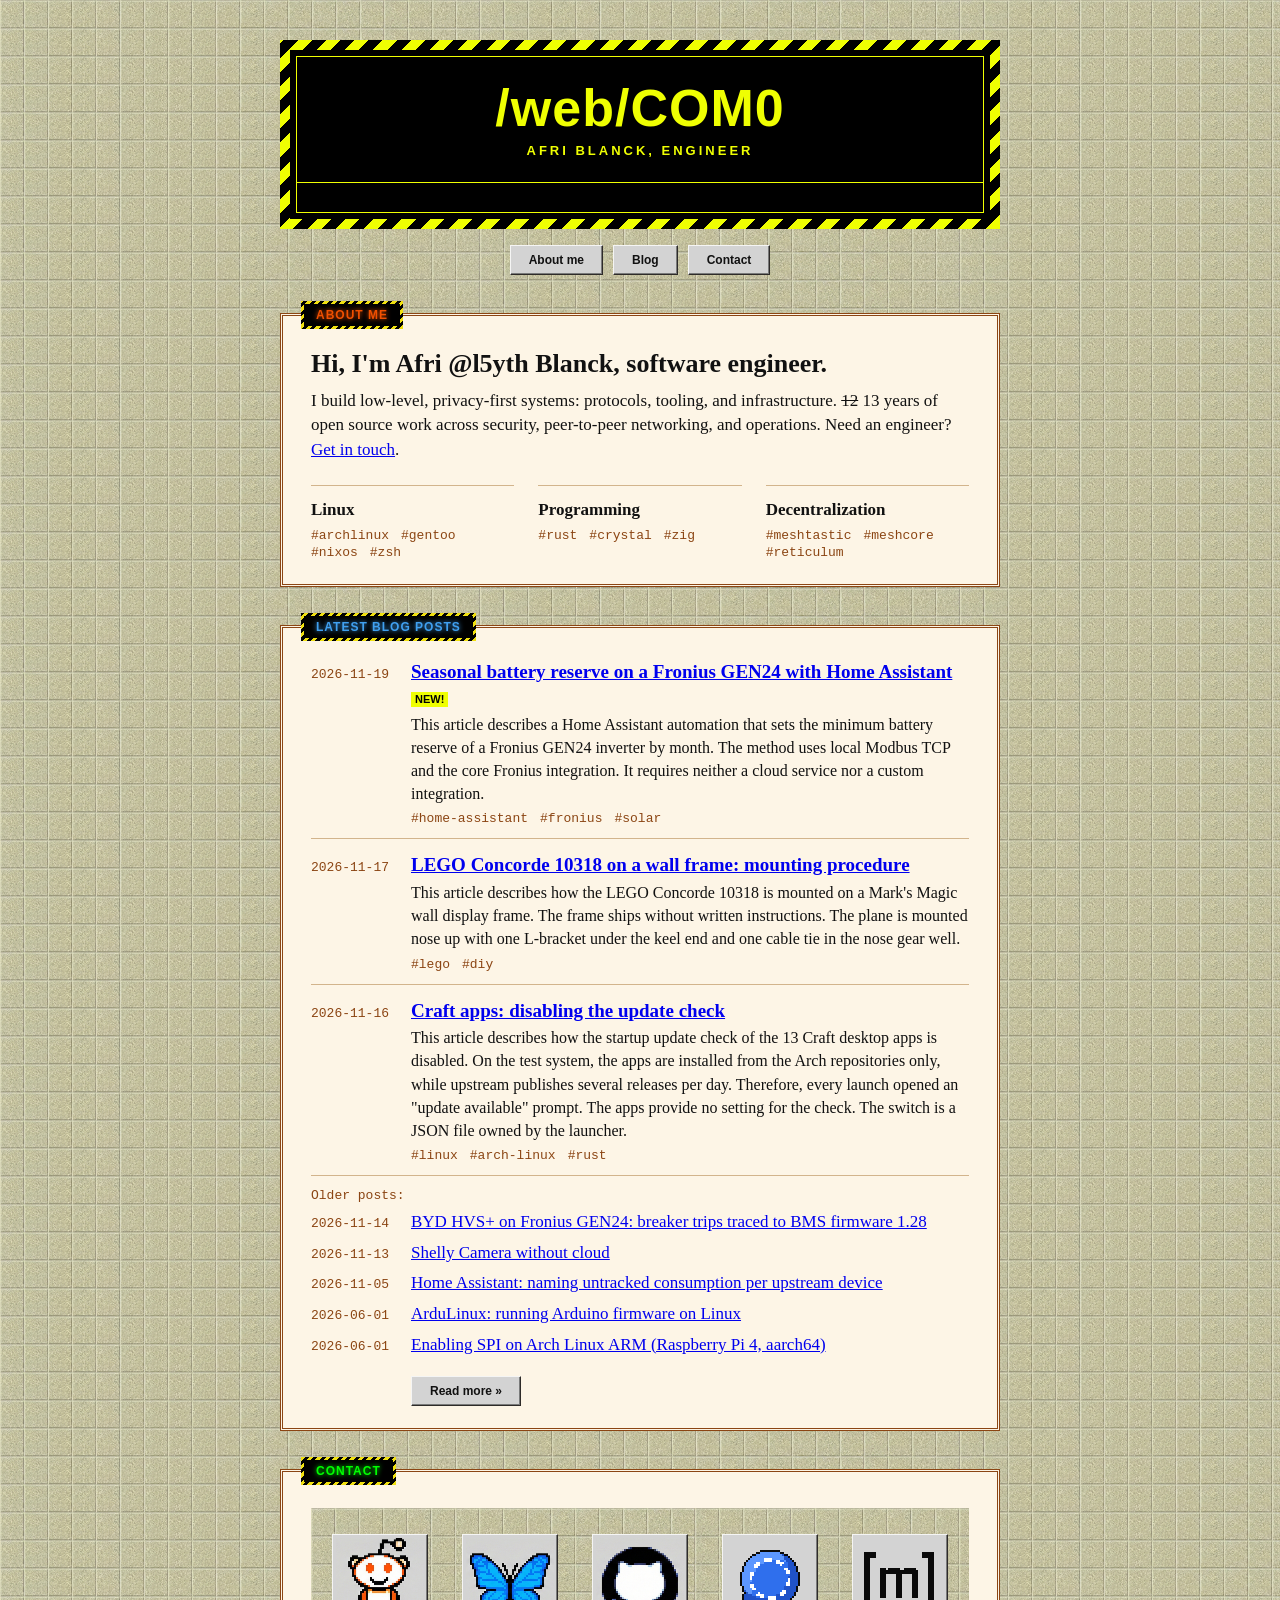
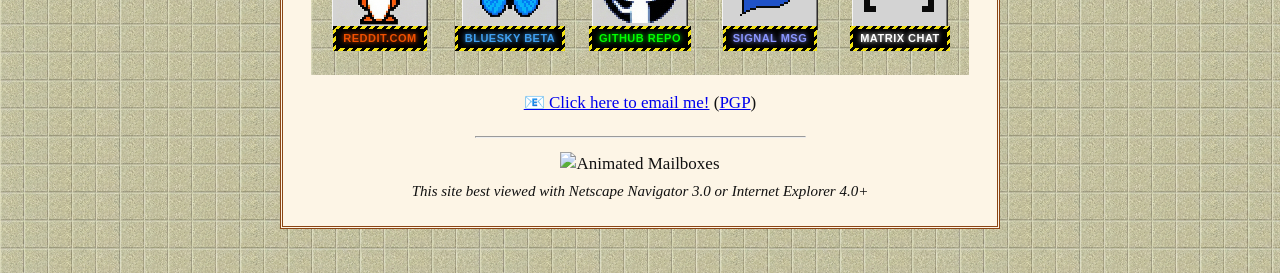
==== commit 0749fc73: "Fix the site name: /web/COM0, not /dev/COM0" ====
--- a/index.html
+++ b/index.html
@@ -7,7 +7,7 @@
 <head>
   <meta charset="UTF-8">
   <meta name="viewport" content="width=device-width, initial-scale=1">
-  <title>/dev/COM0</title>
+  <title>/web/COM0</title>
   <style>
     body {
       max-width: 720px;
@@ -366,7 +366,7 @@
   <header>
     <div class="sign">
       <div class="sign-inner">
-        <h1>/dev/COM0</h1>
+        <h1>/web/COM0</h1>
         <p class="tagline">Afri Blanck, Engineer</p>
         <div class="ticker">
           <p class="ticker-line">Welcome to my homepage! +++ New on the blog: <a href="./2026-11-fronius-seasonal-reserve.html">Seasonal battery reserve on a Fronius GEN24 with Home Assistant</a> +++</p>
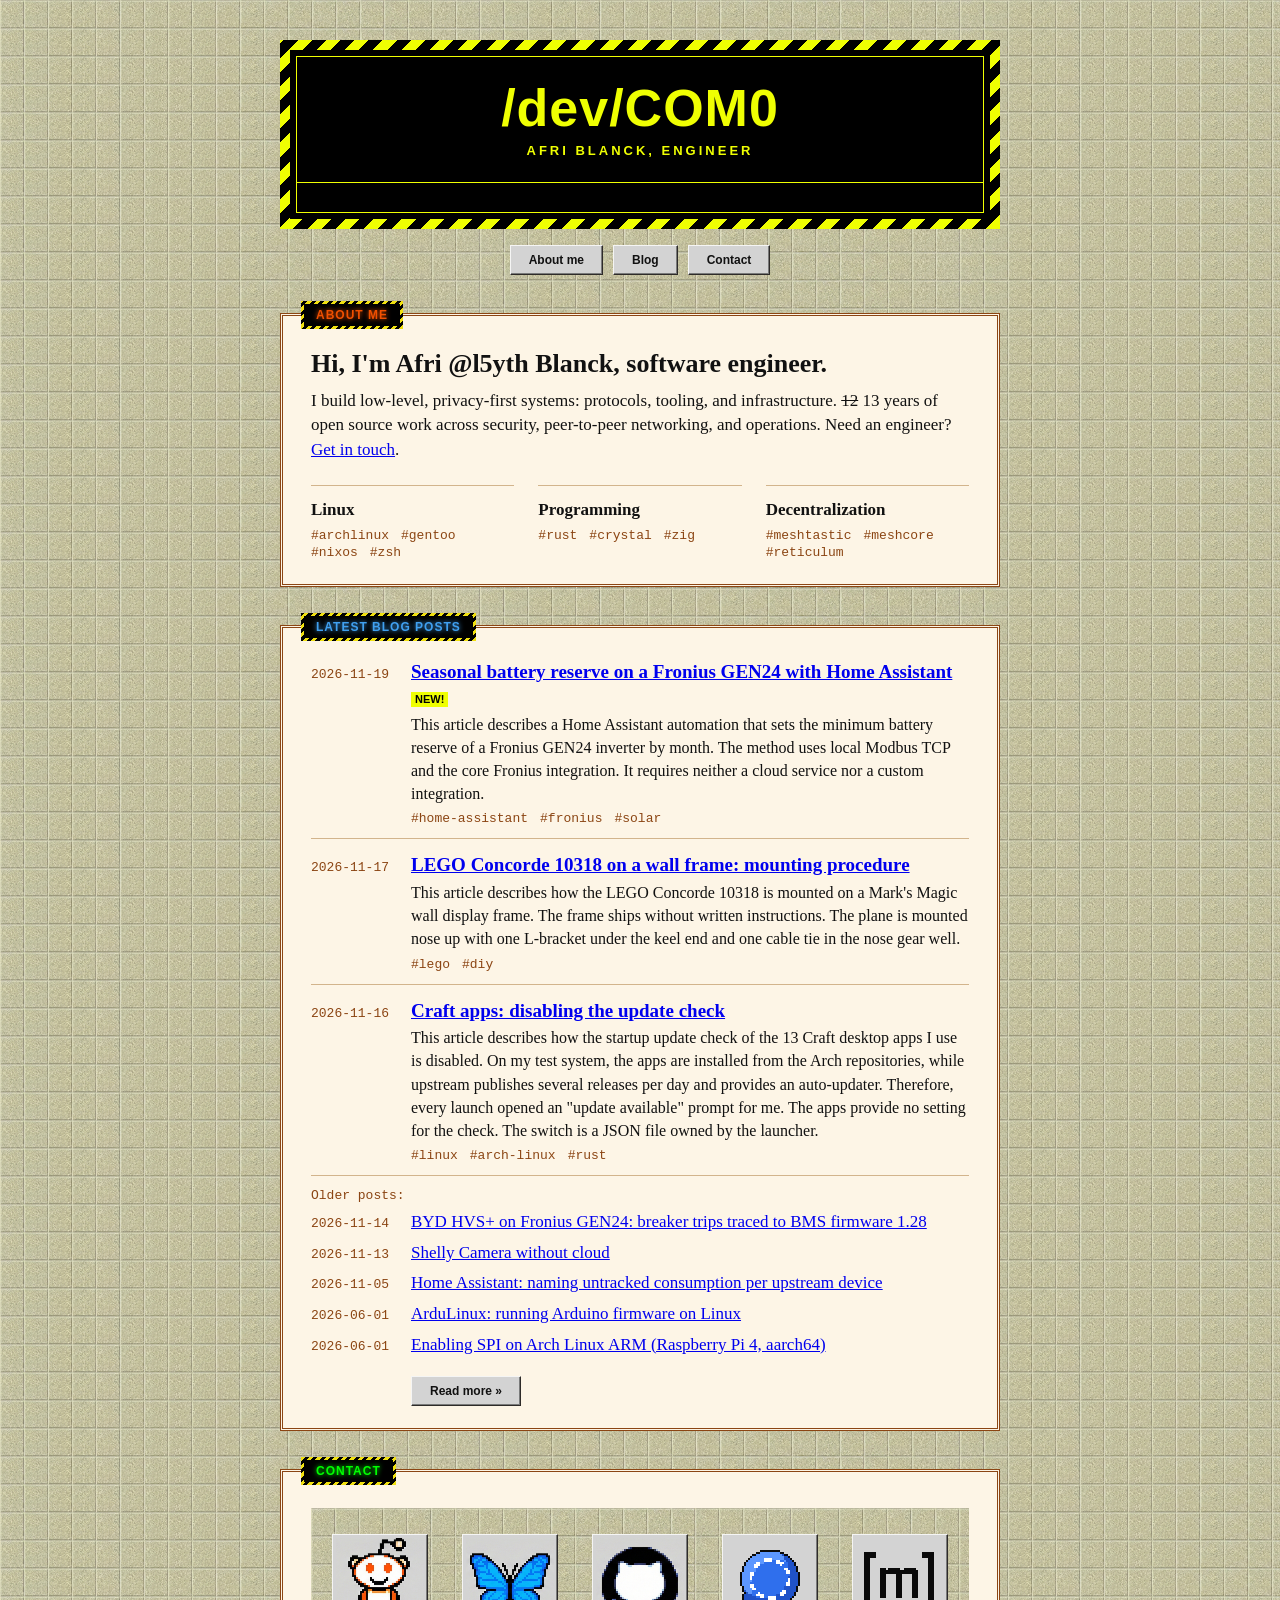
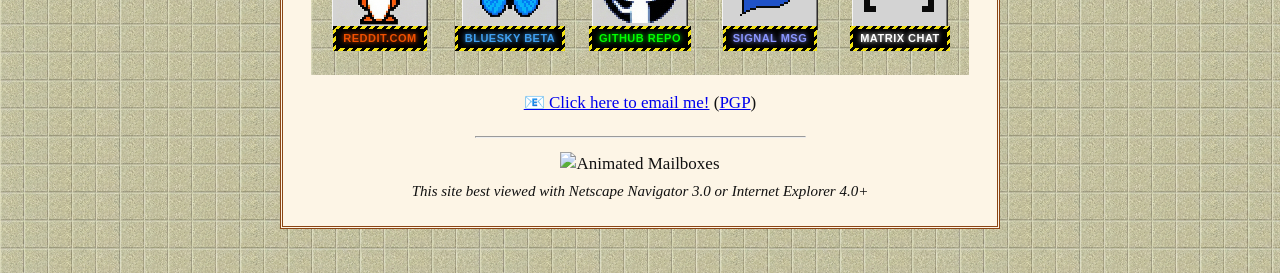
==== commit ded0f795: "Revise the Craft apps post" ====
--- a/index.html
+++ b/index.html
@@ -7,7 +7,7 @@
 <head>
   <meta charset="UTF-8">
   <meta name="viewport" content="width=device-width, initial-scale=1">
-  <title>/web/COM0</title>
+  <title>/dev/COM0</title>
   <style>
     body {
       max-width: 720px;
@@ -366,7 +366,7 @@
   <header>
     <div class="sign">
       <div class="sign-inner">
-        <h1>/web/COM0</h1>
+        <h1>/dev/COM0</h1>
         <p class="tagline">Afri Blanck, Engineer</p>
         <div class="ticker">
           <p class="ticker-line">Welcome to my homepage! +++ New on the blog: <a href="./2026-11-fronius-seasonal-reserve.html">Seasonal battery reserve on a Fronius GEN24 with Home Assistant</a> +++</p>
@@ -442,7 +442,7 @@
       <time>2026-11-16</time>
       <div>
         <a class="entry-title" href="./2026-11-craft-apps-update-check.html">Craft apps: disabling the update check</a>
-        <div class="blurb">This article describes how the startup update check of the 13 Craft desktop apps is disabled. On the test system, the apps are installed from the Arch repositories only, while upstream publishes several releases per day. Therefore, every launch opened an "update available" prompt. The apps provide no setting for the check. The switch is a JSON file owned by the launcher.</div>
+        <div class="blurb">This article describes how the startup update check of the 13 Craft desktop apps I use is disabled. On my test system, the apps are installed from the Arch repositories, while upstream publishes several releases per day and provides an auto-updater. Therefore, every launch opened an "update available" prompt for me. The apps provide no setting for the check. The switch is a JSON file owned by the launcher.</div>
         <div class="tags">
           <a href="./blog.html#tag-linux">#linux</a>
           <a href="./blog.html#tag-arch-linux">#arch-linux</a>
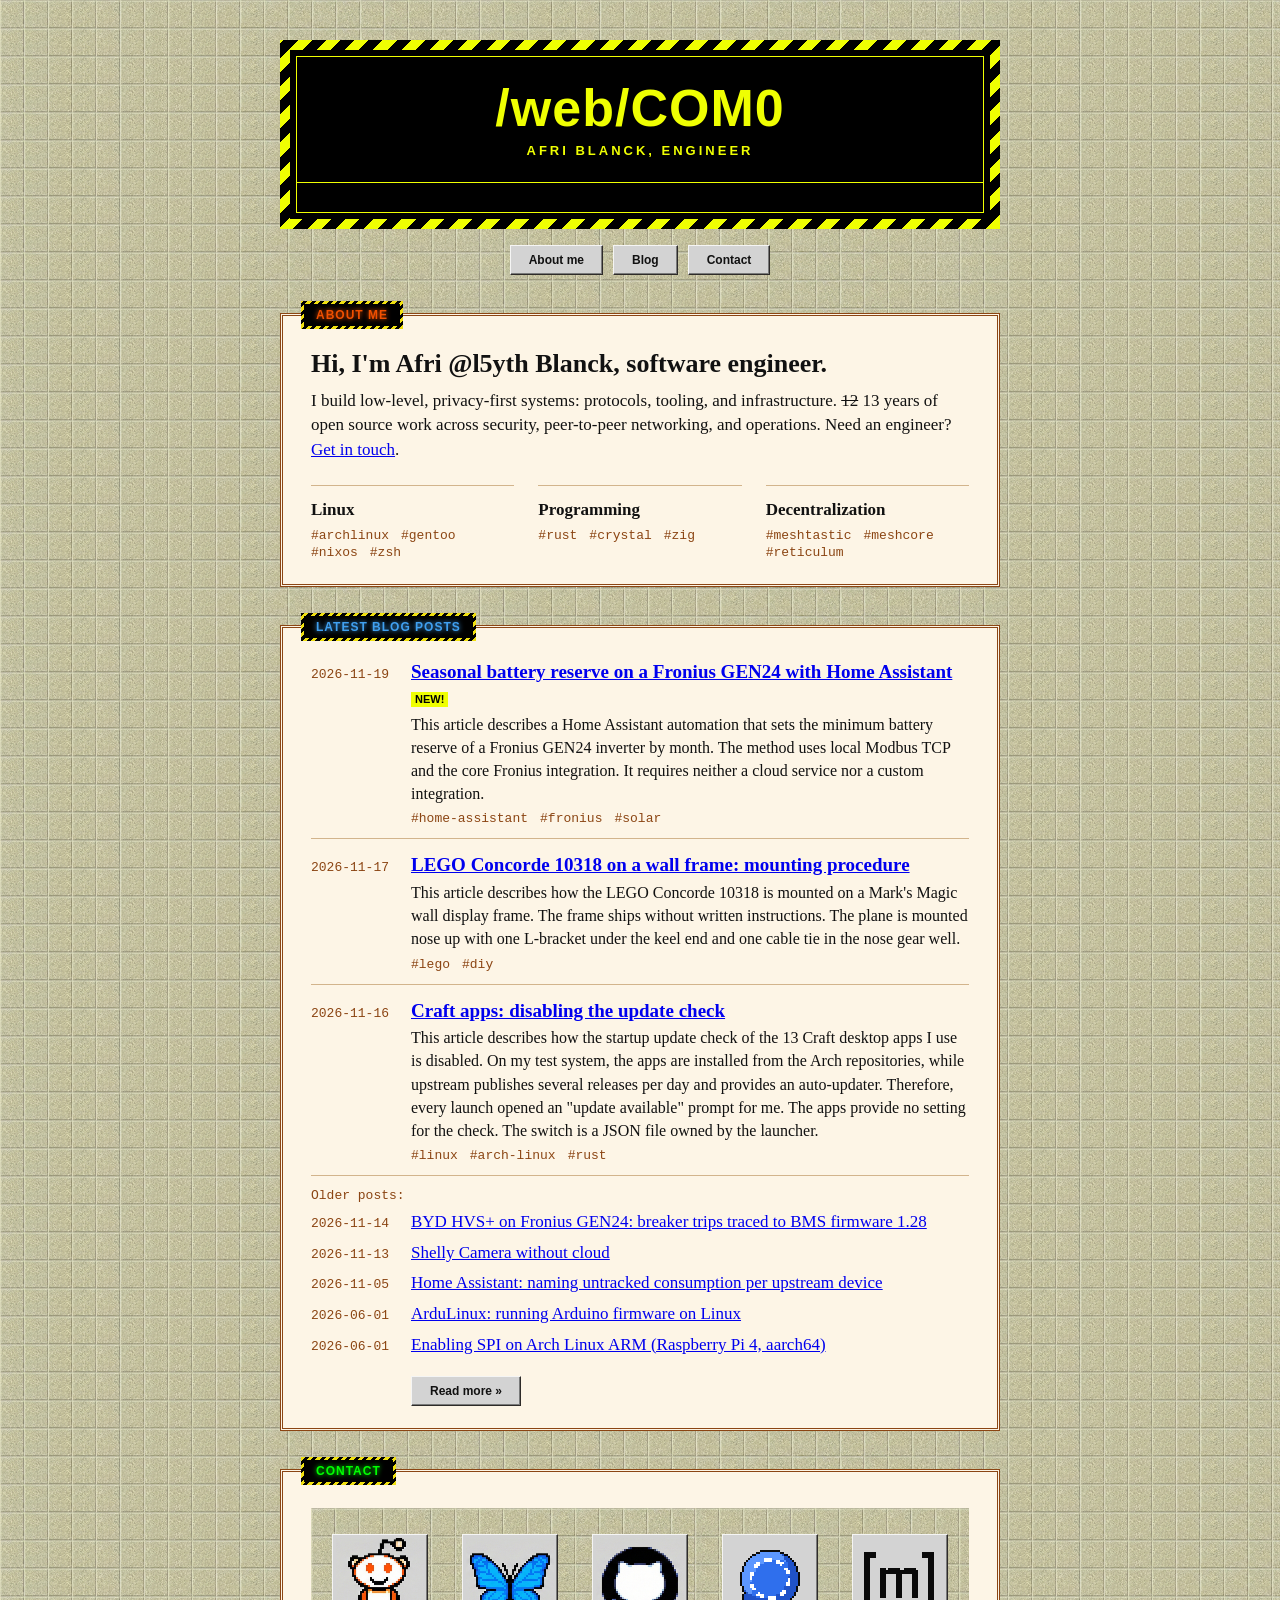
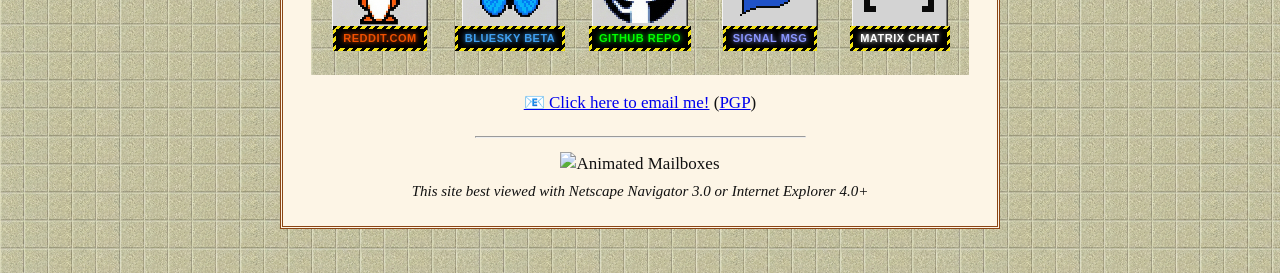
==== commit 0631abdf: "Revise the Craft apps post (#10)" ====
--- a/index.html
+++ b/index.html
@@ -7,7 +7,7 @@
 <head>
   <meta charset="UTF-8">
   <meta name="viewport" content="width=device-width, initial-scale=1">
-  <title>/dev/COM0</title>
+  <title>/web/COM0</title>
   <style>
     body {
       max-width: 720px;
@@ -366,7 +366,7 @@
   <header>
     <div class="sign">
       <div class="sign-inner">
-        <h1>/dev/COM0</h1>
+        <h1>/web/COM0</h1>
         <p class="tagline">Afri Blanck, Engineer</p>
         <div class="ticker">
           <p class="ticker-line">Welcome to my homepage! +++ New on the blog: <a href="./2026-11-fronius-seasonal-reserve.html">Seasonal battery reserve on a Fronius GEN24 with Home Assistant</a> +++</p>
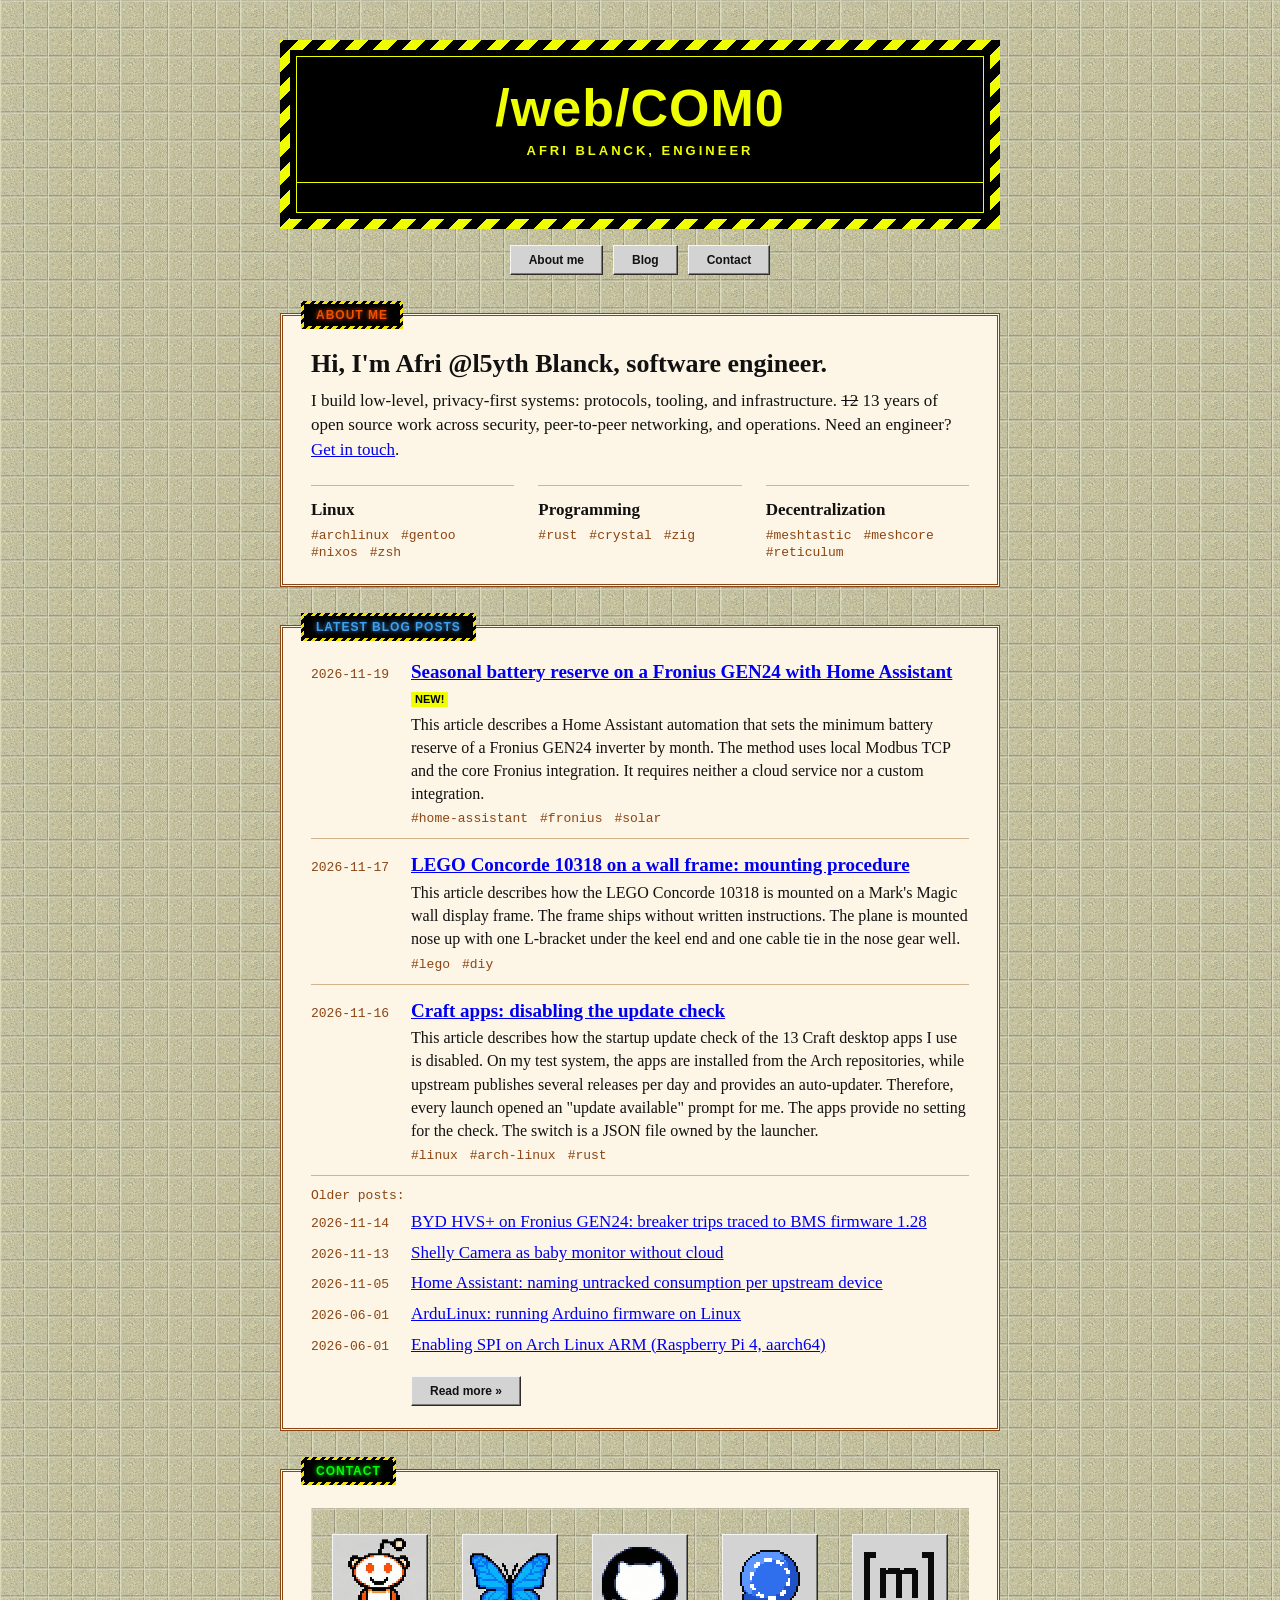
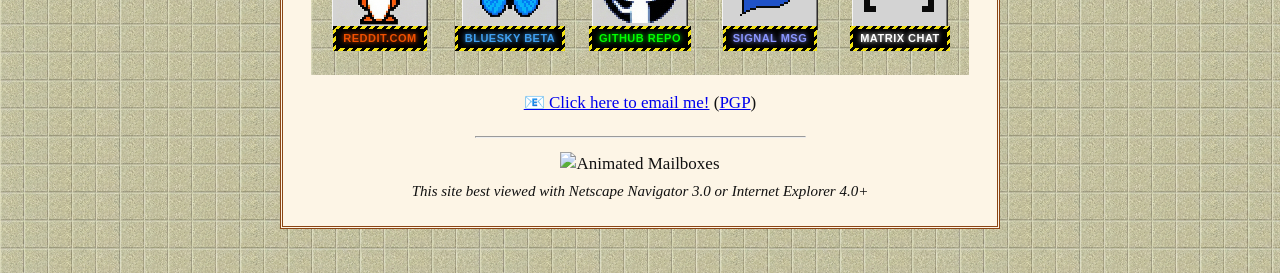
==== commit 86af1bfc: "Update the Shelly Camera post to its revision" ====
--- a/index.html
+++ b/index.html
@@ -458,7 +458,7 @@
       </div>
       <div class="older-row">
         <time>2026-11-13</time>
-        <a href="./2026-11-shelly-camera-without-cloud.html">Shelly Camera without cloud</a>
+        <a href="./2026-11-shelly-camera-without-cloud.html">Shelly Camera as baby monitor without cloud</a>
       </div>
       <div class="older-row">
         <time>2026-11-05</time>
